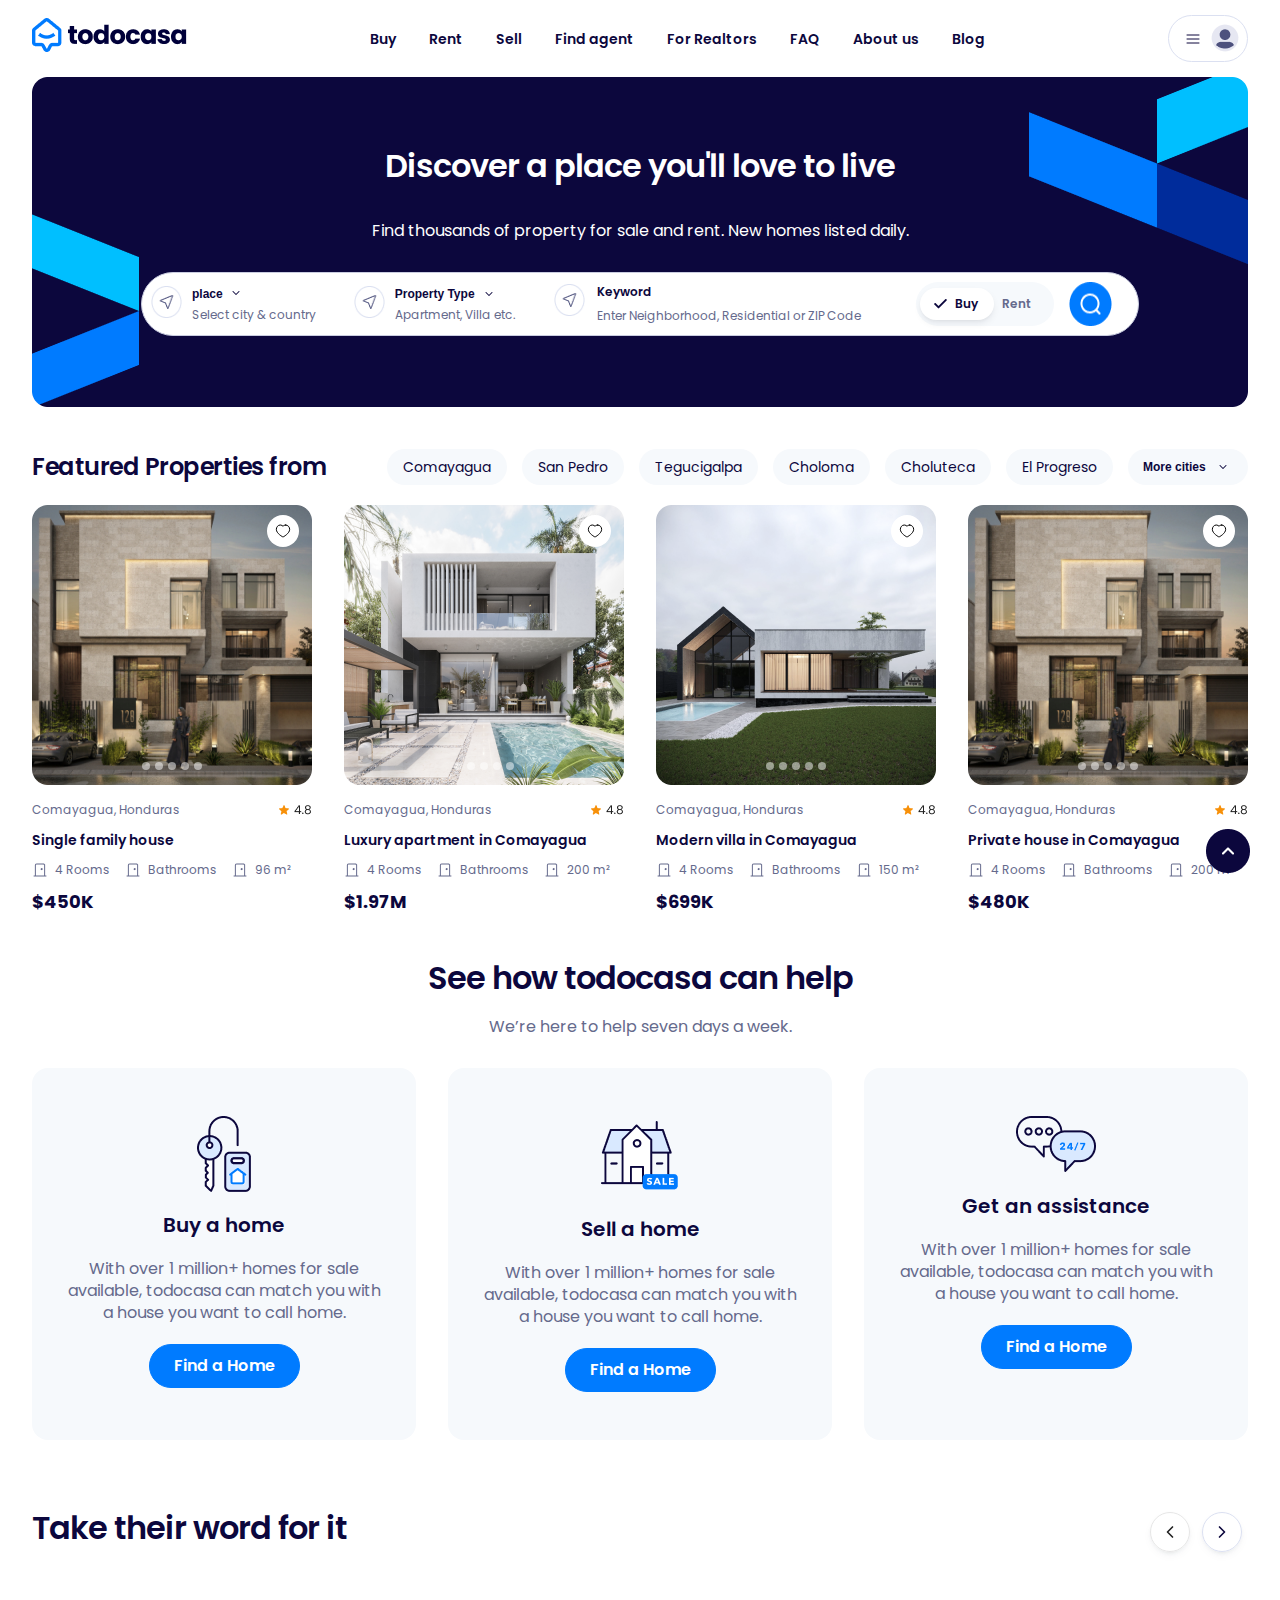
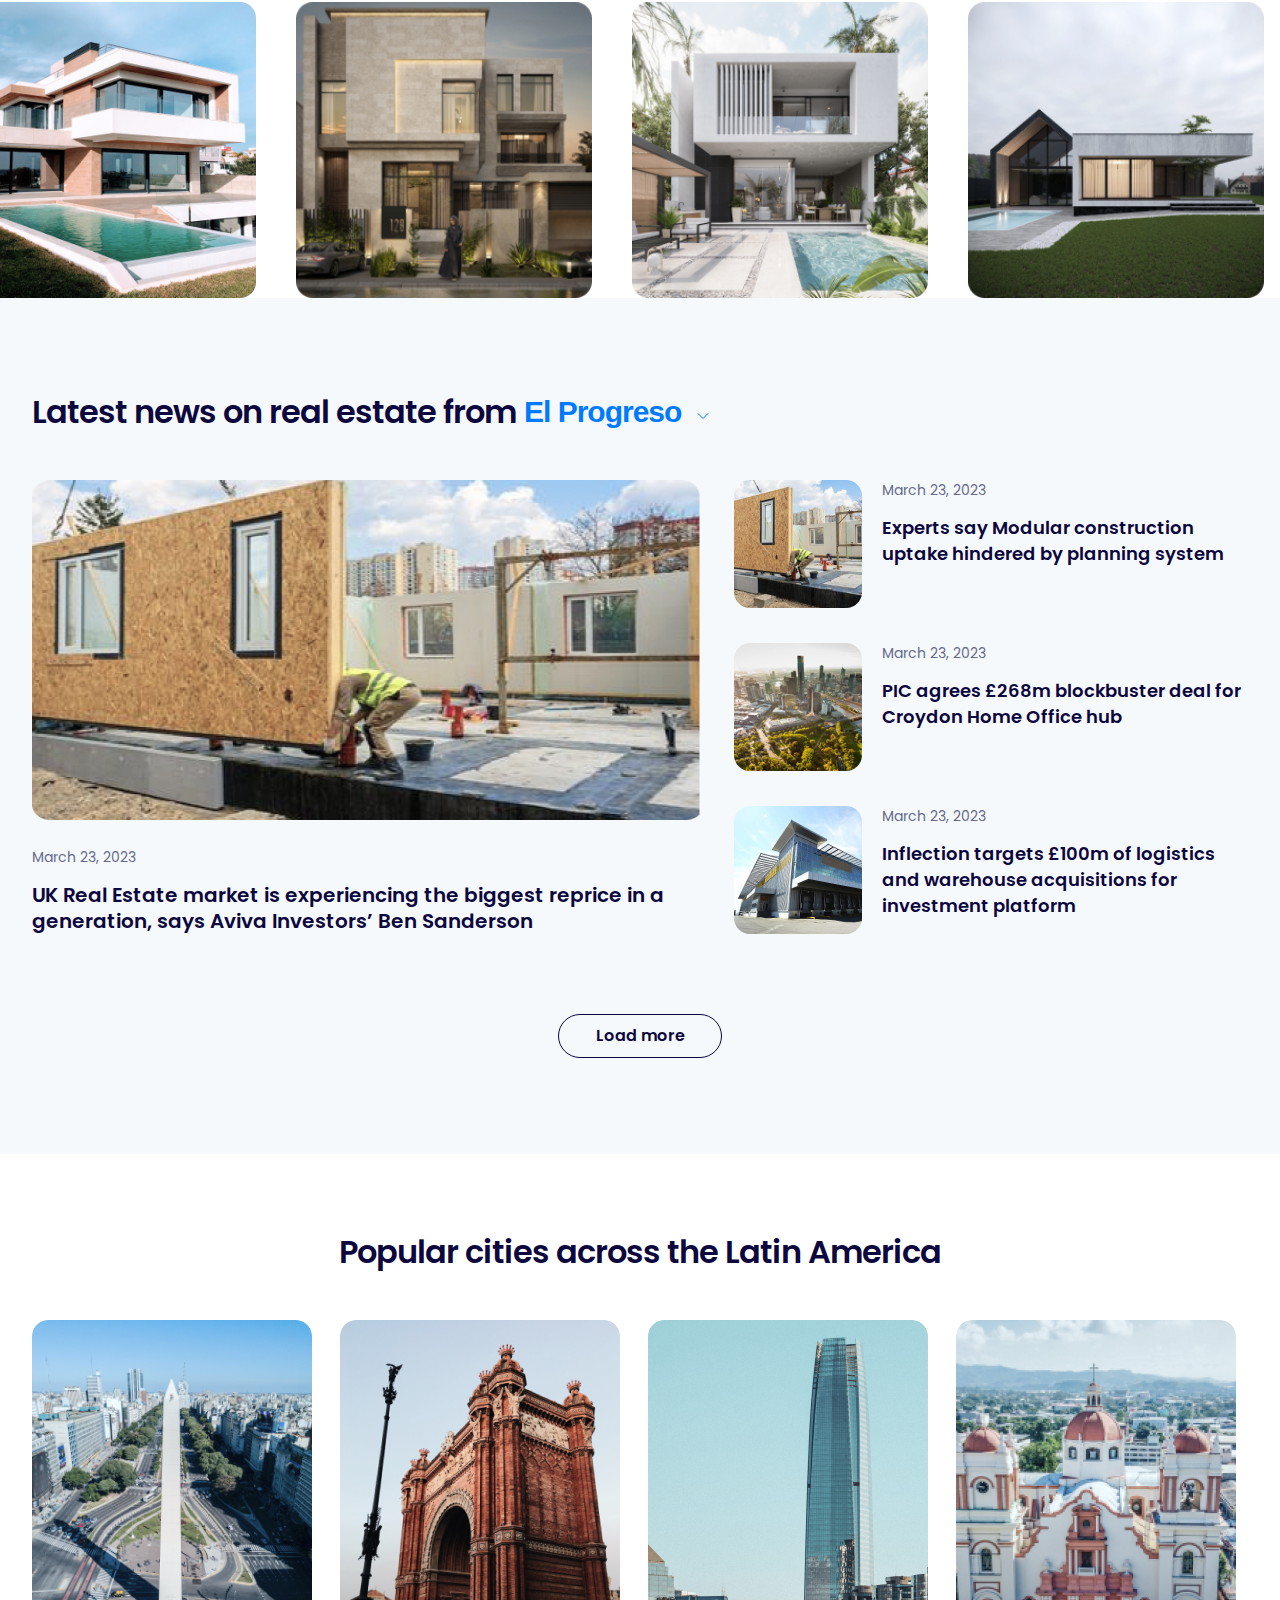
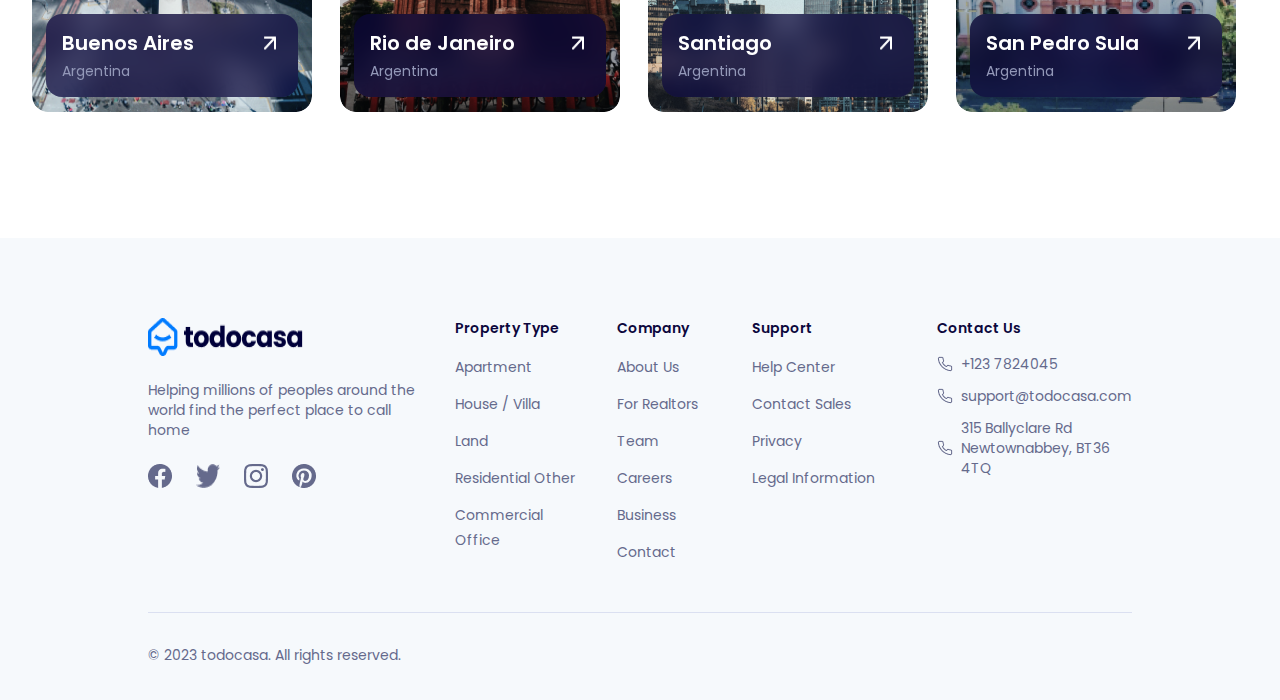
==== index.html @ 3bf74109 "h" ====
<!DOCTYPE html>
<html lang="en">
<head>
  <meta charset="UTF-8">
  <meta http-equiv="X-UA-Compatible" content="IE=edge">
  <meta name="viewport" content="width=device-width, initial-scale=1.0">
  <link rel="stylesheet" 
  href="https://use.fontawesome.com/releases/v5.15.4/css/all.css">
  <link rel="stylesheet" href="css/project.css">
  <link rel="stylesheet" href="css/responsive.css">
  <title>new-project</title>
</head>
<body>
  <header class="header-section" id="top-button">
    <div class="container">
      <div class="main-header">
        <div class="logo">
          <a href="index.html">
            <img src="img/Logo wrap.png" alt="">
          </a>
        </div>


        <nav class="navber">
              <ul class="menu-bar">
                <li><a href="maps.html">Buy</a></li>
                <li><a href="">Rent</a></li>
                <li><a href="">Sell</a></li>
                <li><a href="">Find agent</a></li>
                <li><a href="">For Realtors</a></li>
                <li><a href="">FAQ</a></li>
                <li><a href="">About us</a></li>
                <li><a href="">Blog</a></li>
              </ul>
        </nav>

        <div class="site-bar">
          <div class="bar-icon"><img src="img/bar-icon.svg" alt=""></div>
          <div class="man-icon"><img src="img/man-icon.png" alt=""></div>
        </div>
      </div>
    </div>
  </header>

  <section class="banner-section">

      <div class="banner">
        <h1>Discover a place you'll love to live</h1>
        <p>Find thousands of property for sale and rent. New homes listed daily.</p>
        <div class="banner-itms-section">
        <div class="banner-icon-itms">
            <div class="Place itm-bann">
                <img src="img/place-icon.png" alt="">
                   <div class="select-box">
                    <select name="format" id="format">
                      <option value="pdf">place</option>
                      <option value="txt">txt</option>
                      <option value="epub">ePub</option>
                      <option value="fb2">fb2</option>
                      <option value="mobi">mobi</option>
                   </select>
                       <span>Select city & country</span>    
                   </div>
            </div>

            <div class="Property-Type itm-bann">
              <img src="img/place-icon.png" alt="">
              <div class="select-box">
                <select name="format" id="format" class="select-propertype">
                  <option value="pdf">Property Type</option>
                  <option value="txt">txt</option>
                  <option value="epub">ePub</option>
                  <option value="fb2">fb2</option>
                  <option value="mobi">mobi</option>
               </select>
                   <span>Apartment, Villa etc.</span>    
               </div>
          </div>
          
          <div class="keyword itm-bann">
            <img src="img/place-icon.png" alt="">
            <div class="keyword-box">
              <h3>Keyword</h3>
                  <span>Enter Neighborhood, Residential or ZIP Code</span>
            </div>
        </div>
           
           

             <div class="search-box itm-bann">
              <div class="buy-box">
                <div class="buy-left">
                <img src="img/tik-buy.png" alt="">
                <h4>Buy</h4>
                </div>
  
                <div class="Rent-right">
                   <h4>Rent</h4>
                </div>
               </div>
              <img src="img/Search button.png" alt="">
             </div>
              
        </div>
      </div>
      </div> 
  </section>


  <section class="Featured-section">
    <div class="container">
      <div class="featured-box">
        <h2>Featured Properties from</h2>
        <ul class="featured-menu">
          <li><a href="">Comayagua</a></li>
          <li><a href="">San Pedro</a></li>
          <li><a href="">Tegucigalpa</a></li>
          <li><a href="">Choloma</a></li>
          <li><a href="">Choluteca</a></li>
          <li><a href="">El Progreso</a></li>
        
          <li class="select-featured-menu-box"> <div class="select-box">
            <select name="format" id="format" class="select-featured-menu">
              <option value="pdf">More cities</option>
              <option value="txt">txt</option>
              <option value="epub">ePub</option>
              <option value="fb2">fb2</option>
              <option value="mobi">mobi</option>
           </select>
                 
           </div></li>
        </ul>
      </div>




      <div class="featured-slide-section">
   <div class="featured-slide-box 1">
      <div class="featured-itms">
        <div class="featured-img-box">
           <img src="img/featured1 (1).png" alt="" class="feaured-background-image">
           <svg xmlns="http://www.w3.org/2000/svg" width="32" height="32" viewBox="0 0 32 32" fill="none" class="love">
            <circle cx="16" cy="16" r="16" fill="white"/>
            <path d="M18.7404 10C21.0886 10 22.6663 12.235 22.6663 14.32C22.6663 18.5425 16.1182 22 15.9997 22C15.8812 22 9.33301 18.5425 9.33301 14.32C9.33301 12.235 10.9108 10 13.2589 10C14.6071 10 15.4886 10.6825 15.9997 11.2825C16.5108 10.6825 17.3923 10 18.7404 10Z" stroke="black" stroke-linecap="round" stroke-linejoin="round"/>
            </svg>
       
             <div class="doted">
                <li></li>
                <li></li>
                <li></li>
                <li></li>
                <li></li>
             </div>

             <div class="featured-content-box">
              <div class="name-rate">
                 <h3>Comayagua, Honduras</h3>
                 <img src="img/Rating (1).png" alt="">
              </div>
              <span>Single family house</span>
              <div class="featured-content-icon-box">
                <div class="featured-icon-itms"><img src="img/featured-icon1.png" alt="">
                      <span>4 Rooms</span>
                </div>
                <div class="featured-icon-itms"><img src="img/featured-icon1.png" alt="">
                  <span>Bathrooms</span>
            </div>
            <div class="featured-icon-itms"><img src="img/featured-icon1.png" alt="">
              <span>96 m²</span>
        </div>
              </div>
              <div class="doller">
                    <h3>$450K</h3>
              </div>
             </div>
        </div>
      </div>


      <div class="featured-itms 2">
        <div class="featured-img-box">
           <img src="img/featured1 (2).png" alt="" class="feaured-background-image">
           <svg xmlns="http://www.w3.org/2000/svg" width="32" height="32" viewBox="0 0 32 32" fill="none" class="love">
            <circle cx="16" cy="16" r="16" fill="white"/>
            <path d="M18.7404 10C21.0886 10 22.6663 12.235 22.6663 14.32C22.6663 18.5425 16.1182 22 15.9997 22C15.8812 22 9.33301 18.5425 9.33301 14.32C9.33301 12.235 10.9108 10 13.2589 10C14.6071 10 15.4886 10.6825 15.9997 11.2825C16.5108 10.6825 17.3923 10 18.7404 10Z" stroke="black" stroke-linecap="round" stroke-linejoin="round"/>
            </svg>
       
             <div class="doted">
                <li></li>
                <li></li>
                <li></li>
                <li></li>
                <li></li>
             </div>

             <div class="featured-content-box">
              <div class="name-rate">
                 <h3>Comayagua, Honduras</h3>
                 <img src="img/Rating (1).png" alt="">
              </div>
              <span>Luxury apartment in Comayagua</span>
              <div class="featured-content-icon-box">
                <div class="featured-icon-itms"><img src="img/featured-icon1.png" alt="">
                      <span>4 Rooms</span>
                </div>
                <div class="featured-icon-itms"><img src="img/featured-icon1.png" alt="">
                  <span>Bathrooms</span>
            </div>
            <div class="featured-icon-itms"><img src="img/featured-icon1.png" alt="">
              <span>200 m²</span>
        </div>
              </div>
              <div class="doller">
                    <h3>$1.97M</h3>
              </div>
             </div>
        </div>
      </div>

      <div class="featured-itms 3">
        <div class="featured-img-box">
           <img src="img/featured1 (3).png" alt="" class="feaured-background-image">
           <svg xmlns="http://www.w3.org/2000/svg" width="32" height="32" viewBox="0 0 32 32" fill="none" class="love">
            <circle cx="16" cy="16" r="16" fill="white"/>
            <path d="M18.7404 10C21.0886 10 22.6663 12.235 22.6663 14.32C22.6663 18.5425 16.1182 22 15.9997 22C15.8812 22 9.33301 18.5425 9.33301 14.32C9.33301 12.235 10.9108 10 13.2589 10C14.6071 10 15.4886 10.6825 15.9997 11.2825C16.5108 10.6825 17.3923 10 18.7404 10Z" stroke="black" stroke-linecap="round" stroke-linejoin="round"/>
            </svg>
       
             <div class="doted">
                <li></li>
                <li></li>
                <li></li>
                <li></li>
                <li></li>
             </div>

             <div class="featured-content-box">
              <div class="name-rate">
                 <h3>Comayagua, Honduras</h3>
                 <img src="img/Rating (1).png" alt="">
              </div>
              <span>Modern villa in Comayagua</span>
              <div class="featured-content-icon-box">
                <div class="featured-icon-itms"><img src="img/featured-icon1.png" alt="">
                      <span>4 Rooms</span>
                </div>
                <div class="featured-icon-itms"><img src="img/featured-icon1.png" alt="">
                  <span>Bathrooms</span>
            </div>
            <div class="featured-icon-itms"><img src="img/featured-icon1.png" alt="">
              <span>150 m²</span>
        </div>
              </div>
              <div class="doller">
                    <h3>$699K</h3>
              </div>
             </div>
        </div>
      </div>


      <div class="featured-itms 4">
        <div class="featured-img-box">
           <img src="img/featured1 (1).png" alt="" class="feaured-background-image">
           <svg xmlns="http://www.w3.org/2000/svg" width="32" height="32" viewBox="0 0 32 32" fill="none" class="love">
            <circle cx="16" cy="16" r="16" fill="white"/>
            <path d="M18.7404 10C21.0886 10 22.6663 12.235 22.6663 14.32C22.6663 18.5425 16.1182 22 15.9997 22C15.8812 22 9.33301 18.5425 9.33301 14.32C9.33301 12.235 10.9108 10 13.2589 10C14.6071 10 15.4886 10.6825 15.9997 11.2825C16.5108 10.6825 17.3923 10 18.7404 10Z" stroke="black" stroke-linecap="round" stroke-linejoin="round"/>
            </svg>
       
             <div class="doted">
                <li></li>
                <li></li>
                <li></li>
                <li></li>
                <li></li>
             </div>

             <div class="featured-content-box">
              <div class="name-rate">
                 <h3>Comayagua, Honduras</h3>
                 <img src="img/Rating (1).png" alt="">
              </div>
              <span>Private house in Comayagua</span>
              <div class="featured-content-icon-box">
                <div class="featured-icon-itms"><img src="img/featured-icon1.png" alt="">
                      <span>4 Rooms</span>
                </div>
                <div class="featured-icon-itms"><img src="img/featured-icon1.png" alt="">
                  <span>Bathrooms</span>
            </div>
            <div class="featured-icon-itms"><img src="img/featured-icon1.png" alt="">
              <span>200 m²</span>
        </div>
              </div>
              <div class="doller">
                    <h3>$480K</h3>
              </div>
             </div>
        </div>
      </div>


   </div>

      </div>
    </div>

     <div class="nav-button-section">
      <div class="nav-button-container">
      <div class="nav-button-box">
        <svg class="right" xmlns="http://www.w3.org/2000/svg" width="52" height="52" viewBox="0 0 52 52" fill="none">
          <g filter="url(#filter0_dd_17_1961)">
          <rect x="6" y="2" width="40" height="40" rx="20" fill="white"/>
          <rect x="6.5" y="2.5" width="39" height="39" rx="19.5" stroke="#E6E6E6"/>
          <path d="M28.5 27L23.5 22L28.5 17" stroke="#222222" stroke-width="1.66667" stroke-linecap="round" stroke-linejoin="round"/>
          </g>
          <defs>
          <filter id="filter0_dd_17_1961" x="0" y="0" width="52" height="52" filterUnits="userSpaceOnUse" color-interpolation-filters="sRGB">
          <feFlood flood-opacity="0" result="BackgroundImageFix"/>
          <feColorMatrix in="SourceAlpha" type="matrix" values="0 0 0 0 0 0 0 0 0 0 0 0 0 0 0 0 0 0 127 0" result="hardAlpha"/>
          <feMorphology radius="2" operator="erode" in="SourceAlpha" result="effect1_dropShadow_17_1961"/>
          <feOffset dy="2"/>
          <feGaussianBlur stdDeviation="2"/>
          <feColorMatrix type="matrix" values="0 0 0 0 0.0627451 0 0 0 0 0.0941176 0 0 0 0 0.156863 0 0 0 0.06 0"/>
          <feBlend mode="normal" in2="BackgroundImageFix" result="effect1_dropShadow_17_1961"/>
          <feColorMatrix in="SourceAlpha" type="matrix" values="0 0 0 0 0 0 0 0 0 0 0 0 0 0 0 0 0 0 127 0" result="hardAlpha"/>
          <feMorphology radius="2" operator="erode" in="SourceAlpha" result="effect2_dropShadow_17_1961"/>
          <feOffset dy="4"/>
          <feGaussianBlur stdDeviation="4"/>
          <feColorMatrix type="matrix" values="0 0 0 0 0.0627451 0 0 0 0 0.0941176 0 0 0 0 0.156863 0 0 0 0.06 0"/>
          <feBlend mode="normal" in2="effect1_dropShadow_17_1961" result="effect2_dropShadow_17_1961"/>
          <feBlend mode="normal" in="SourceGraphic" in2="effect2_dropShadow_17_1961" result="shape"/>
          </filter>
          </defs>
          </svg>
        <svg class="left" xmlns="http://www.w3.org/2000/svg" width="52" height="52" viewBox="0 0 52 52" fill="none">
          <g filter="url(#filter0_dd_17_1962)">
          <rect x="6" y="2" width="40" height="40" rx="20" fill="white"/>
          <rect x="6.5" y="2.5" width="39" height="39" rx="19.5" stroke="#DBE0F1"/>
          <path d="M23.5 27L28.5 22L23.5 17" stroke="#0C073D" stroke-width="1.66667" stroke-linecap="round" stroke-linejoin="round"/>
          </g>
          <defs>
          <filter id="filter0_dd_17_1962" x="0" y="0" width="52" height="52" filterUnits="userSpaceOnUse" color-interpolation-filters="sRGB">
          <feFlood flood-opacity="0" result="BackgroundImageFix"/>
          <feColorMatrix in="SourceAlpha" type="matrix" values="0 0 0 0 0 0 0 0 0 0 0 0 0 0 0 0 0 0 127 0" result="hardAlpha"/>
          <feMorphology radius="2" operator="erode" in="SourceAlpha" result="effect1_dropShadow_17_1962"/>
          <feOffset dy="2"/>
          <feGaussianBlur stdDeviation="2"/>
          <feColorMatrix type="matrix" values="0 0 0 0 0.0627451 0 0 0 0 0.0941176 0 0 0 0 0.156863 0 0 0 0.06 0"/>
          <feBlend mode="normal" in2="BackgroundImageFix" result="effect1_dropShadow_17_1962"/>
          <feColorMatrix in="SourceAlpha" type="matrix" values="0 0 0 0 0 0 0 0 0 0 0 0 0 0 0 0 0 0 127 0" result="hardAlpha"/>
          <feMorphology radius="2" operator="erode" in="SourceAlpha" result="effect2_dropShadow_17_1962"/>
          <feOffset dy="4"/>
          <feGaussianBlur stdDeviation="4"/>
          <feColorMatrix type="matrix" values="0 0 0 0 0.0627451 0 0 0 0 0.0941176 0 0 0 0 0.156863 0 0 0 0.06 0"/>
          <feBlend mode="normal" in2="effect1_dropShadow_17_1962" result="effect2_dropShadow_17_1962"/>
          <feBlend mode="normal" in="SourceGraphic" in2="effect2_dropShadow_17_1962" result="shape"/>
          </filter>
          </defs>
          </svg>
      </div>

      </div>
     </div>
     </section>



     <section class="help-section">
      <div class="container">
         <div class="help-content">
          <h2>See how todocasa can help</h2>
          <p>We’re here to help seven days a week.</p>
         </div>

         
         <div class="help-box">
          <div class="help-itms">
                 <img src="img/hpl-icon1.png" alt="">
                 <h3>Buy a home</h3>
                 <p>With over 1 million+ homes for sale available, todocasa can match you with a house you want to call home.</p>
                    <div class="hlp-button">
                      <a href="">Find a Home</a>
                    </div>
                </div>

                <div class="help-itms">
                  <img src="img/hlp-icon2.png" alt="">
                  <h3>Sell a home</h3>
                  <p>With over 1 million+ homes for sale available, todocasa can match you with a house you want to call home.</p>
                     <div class="hlp-button">
                       <a href="">Find a Home</a>
                     </div>
                 </div>

                 <div class="help-itms">
                  <img src="img/hlp-icon3.png" alt="">
                  <h3>Get an assistance</h3>
                  <p>With over 1 million+ homes for sale available, todocasa can match you with a house you want to call home.</p>
                     <div class="hlp-button">
                       <a href="">Find a Home</a>
                     </div>
                 </div>
         </div>
      </div>
     </section>


     <section class="take-section">
      <div class="container">
            <div class="take-content">
              <h2>Take their word for it</h2>
              <div class="take-nav-button-box">
                <svg class="right" xmlns="http://www.w3.org/2000/svg" width="52" height="52" viewBox="0 0 52 52" fill="none">
                  <g filter="url(#filter0_dd_17_1961)">
                  <rect x="6" y="2" width="40" height="40" rx="20" fill="white"/>
                  <rect x="6.5" y="2.5" width="39" height="39" rx="19.5" stroke="#E6E6E6"/>
                  <path d="M28.5 27L23.5 22L28.5 17" stroke="#222222" stroke-width="1.66667" stroke-linecap="round" stroke-linejoin="round"/>
                  </g>
                  <defs>
                  <filter id="filter0_dd_17_1961" x="0" y="0" width="52" height="52" filterUnits="userSpaceOnUse" color-interpolation-filters="sRGB">
                  <feFlood flood-opacity="0" result="BackgroundImageFix"/>
                  <feColorMatrix in="SourceAlpha" type="matrix" values="0 0 0 0 0 0 0 0 0 0 0 0 0 0 0 0 0 0 127 0" result="hardAlpha"/>
                  <feMorphology radius="2" operator="erode" in="SourceAlpha" result="effect1_dropShadow_17_1961"/>
                  <feOffset dy="2"/>
                  <feGaussianBlur stdDeviation="2"/>
                  <feColorMatrix type="matrix" values="0 0 0 0 0.0627451 0 0 0 0 0.0941176 0 0 0 0 0.156863 0 0 0 0.06 0"/>
                  <feBlend mode="normal" in2="BackgroundImageFix" result="effect1_dropShadow_17_1961"/>
                  <feColorMatrix in="SourceAlpha" type="matrix" values="0 0 0 0 0 0 0 0 0 0 0 0 0 0 0 0 0 0 127 0" result="hardAlpha"/>
                  <feMorphology radius="2" operator="erode" in="SourceAlpha" result="effect2_dropShadow_17_1961"/>
                  <feOffset dy="4"/>
                  <feGaussianBlur stdDeviation="4"/>
                  <feColorMatrix type="matrix" values="0 0 0 0 0.0627451 0 0 0 0 0.0941176 0 0 0 0 0.156863 0 0 0 0.06 0"/>
                  <feBlend mode="normal" in2="effect1_dropShadow_17_1961" result="effect2_dropShadow_17_1961"/>
                  <feBlend mode="normal" in="SourceGraphic" in2="effect2_dropShadow_17_1961" result="shape"/>
                  </filter>
                  </defs>
                  </svg>
                <svg class="left" xmlns="http://www.w3.org/2000/svg" width="52" height="52" viewBox="0 0 52 52" fill="none">
                  <g filter="url(#filter0_dd_17_1962)">
                  <rect x="6" y="2" width="40" height="40" rx="20" fill="white"/>
                  <rect x="6.5" y="2.5" width="39" height="39" rx="19.5" stroke="#DBE0F1"/>
                  <path d="M23.5 27L28.5 22L23.5 17" stroke="#0C073D" stroke-width="1.66667" stroke-linecap="round" stroke-linejoin="round"/>
                  </g>
                  <defs>
                  <filter id="filter0_dd_17_1962" x="0" y="0" width="52" height="52" filterUnits="userSpaceOnUse" color-interpolation-filters="sRGB">
                  <feFlood flood-opacity="0" result="BackgroundImageFix"/>
                  <feColorMatrix in="SourceAlpha" type="matrix" values="0 0 0 0 0 0 0 0 0 0 0 0 0 0 0 0 0 0 127 0" result="hardAlpha"/>
                  <feMorphology radius="2" operator="erode" in="SourceAlpha" result="effect1_dropShadow_17_1962"/>
                  <feOffset dy="2"/>
                  <feGaussianBlur stdDeviation="2"/>
                  <feColorMatrix type="matrix" values="0 0 0 0 0.0627451 0 0 0 0 0.0941176 0 0 0 0 0.156863 0 0 0 0.06 0"/>
                  <feBlend mode="normal" in2="BackgroundImageFix" result="effect1_dropShadow_17_1962"/>
                  <feColorMatrix in="SourceAlpha" type="matrix" values="0 0 0 0 0 0 0 0 0 0 0 0 0 0 0 0 0 0 127 0" result="hardAlpha"/>
                  <feMorphology radius="2" operator="erode" in="SourceAlpha" result="effect2_dropShadow_17_1962"/>
                  <feOffset dy="4"/>
                  <feGaussianBlur stdDeviation="4"/>
                  <feColorMatrix type="matrix" values="0 0 0 0 0.0627451 0 0 0 0 0.0941176 0 0 0 0 0.156863 0 0 0 0.06 0"/>
                  <feBlend mode="normal" in2="effect1_dropShadow_17_1962" result="effect2_dropShadow_17_1962"/>
                  <feBlend mode="normal" in="SourceGraphic" in2="effect2_dropShadow_17_1962" result="shape"/>
                  </filter>
                  </defs>
                  </svg>
              </div>
            </div>
      </div>

      <div class="take-box">
        <diV class="take-box-itms">
          <img src="img/take1.png" alt="" class="take-img1">
          <div class="take-itms-overlay take-box-itms-white">
            <img src="img/take-icon.png" alt="">
            <h3>“todocasa made my home buying easier than I ever could have imagined”</h3>

            <div class="take-itms-name">
              <span>Chris & Anna</span>
              <p>Bought a house in San Pedro</p>
            </div>

          </div>
        </diV>

        <diV class="take-box-itms">
          <img src="img/featured1 (1).png" alt="" class="take-img1">
          <div class="take-itms-overlay">
            <img src="img/take-icon.png" alt="">
            <h3>“todocasa made my home buying easier than I ever could have imagined”</h3>

            <div class="take-itms-name">
              <span>Chris & Anna</span>
              <p>Bought a house in San Pedro</p>
            </div>

          </div>
        </diV>



        <diV class="take-box-itms">
          <img src="img/featured1 (2).png" alt="" class="take-img1">
          <div class="take-itms-overlay take-box-itms-blue">
            <svg xmlns="http://www.w3.org/2000/svg" width="32" height="32" viewBox="0 0 32 32" fill="none">
              <g clip-path="url(#clip0_18_2093)">
              <path d="M14.8144 33C13.4506 33 12.1874 32.251 11.5271 31.0555L9.54608 27.4258C9.47431 27.2961 9.33076 27.2097 9.18721 27.2097H3.74666C1.67954 27.2097 0 25.5245 0 23.4503V11.7401C0 10.6022 0.502425 9.55073 1.37808 8.83054L12.3453 -0.157382C13.709 -1.28087 15.7044 -1.28087 17.0825 -0.157382L28.0497 8.83054C28.9253 9.55073 29.4278 10.6022 29.4278 11.7401V23.4503C29.4278 25.5245 27.7482 27.2097 25.6811 27.2097H20.341C20.1831 27.2097 20.0539 27.2961 19.9822 27.4258L18.116 30.9835C17.47 32.2078 16.2212 32.9856 14.8431 33C14.8287 33 14.8144 33 14.8144 33ZM14.7139 2.34887C14.6278 2.34887 14.5273 2.37767 14.4555 2.43529L3.48827 11.4232C3.38778 11.4952 3.34472 11.6105 3.34472 11.7401V23.4503C3.34472 23.6808 3.53133 23.8536 3.74666 23.8536H9.18721C10.5509 23.8536 11.8142 24.6026 12.4745 25.7981L14.4555 29.4279C14.556 29.6007 14.6995 29.6439 14.8144 29.6439C14.9292 29.6439 15.0728 29.6007 15.1732 29.4279L17.0394 25.8702C17.6854 24.6314 18.963 23.8536 20.3554 23.8536H25.6955C25.9251 23.8536 26.0974 23.6664 26.0974 23.4503V11.7401C26.0974 11.6105 26.04 11.4952 25.9539 11.4232L14.9866 2.43529C14.9005 2.37767 14.8 2.34887 14.7139 2.34887ZM14.7139 19.7486C17.5992 19.7486 20.499 18.6971 23.3125 16.6086L21.3315 13.9151C16.8815 17.2135 12.5463 17.2135 8.09623 13.9151L6.11523 16.6086C8.92882 18.6971 11.8285 19.7486 14.7139 19.7486Z" fill="#ffff"/>
              </g>
              <defs>
              <clipPath id="clip0_18_2093">
              <rect width="32" height="32" fill="white"#ffff>
              </clipPath>
              </defs>
              </svg>
            <h3>“todocasa made my home buying easier than I ever could have imagined”</h3>

            <div class="take-itms-name">
              <span>Chris & Anna</span>
              <p>Bought a house in San Pedro</p>
            </div>

          </div>
        </diV>


        <div class="take-box-itms">
          <img src="img/featured1 (3).png" alt="" class="take-img1">
          <div class="take-itms-overlay">
            <img src="img/take-icon.png" alt="">
            <h3>“todocasa made my home buying easier than I ever could have imagined”</h3>

            <div class="take-itms-name">
              <span>Chris & Anna</span>
              <p>Bought a house in San Pedro</p>
            </div>

          </div>
        </div>

        <div class="take-box-itms">
          <img src="img/take1.png" alt="" class="take-img1">
          <div class="take-itms-overlay take-box-itms-blue">
            <svg xmlns="http://www.w3.org/2000/svg" width="32" height="32" viewBox="0 0 32 32" fill="none">
              <g clip-path="url(#clip0_18_2093)">
              <path d="M14.8144 33C13.4506 33 12.1874 32.251 11.5271 31.0555L9.54608 27.4258C9.47431 27.2961 9.33076 27.2097 9.18721 27.2097H3.74666C1.67954 27.2097 0 25.5245 0 23.4503V11.7401C0 10.6022 0.502425 9.55073 1.37808 8.83054L12.3453 -0.157382C13.709 -1.28087 15.7044 -1.28087 17.0825 -0.157382L28.0497 8.83054C28.9253 9.55073 29.4278 10.6022 29.4278 11.7401V23.4503C29.4278 25.5245 27.7482 27.2097 25.6811 27.2097H20.341C20.1831 27.2097 20.0539 27.2961 19.9822 27.4258L18.116 30.9835C17.47 32.2078 16.2212 32.9856 14.8431 33C14.8287 33 14.8144 33 14.8144 33ZM14.7139 2.34887C14.6278 2.34887 14.5273 2.37767 14.4555 2.43529L3.48827 11.4232C3.38778 11.4952 3.34472 11.6105 3.34472 11.7401V23.4503C3.34472 23.6808 3.53133 23.8536 3.74666 23.8536H9.18721C10.5509 23.8536 11.8142 24.6026 12.4745 25.7981L14.4555 29.4279C14.556 29.6007 14.6995 29.6439 14.8144 29.6439C14.9292 29.6439 15.0728 29.6007 15.1732 29.4279L17.0394 25.8702C17.6854 24.6314 18.963 23.8536 20.3554 23.8536H25.6955C25.9251 23.8536 26.0974 23.6664 26.0974 23.4503V11.7401C26.0974 11.6105 26.04 11.4952 25.9539 11.4232L14.9866 2.43529C14.9005 2.37767 14.8 2.34887 14.7139 2.34887ZM14.7139 19.7486C17.5992 19.7486 20.499 18.6971 23.3125 16.6086L21.3315 13.9151C16.8815 17.2135 12.5463 17.2135 8.09623 13.9151L6.11523 16.6086C8.92882 18.6971 11.8285 19.7486 14.7139 19.7486Z" fill="#ffff"/>
              </g>
              <defs>
              <clipPath id="clip0_18_2093">
              <rect width="32" height="32" fill="white"#ffff>
              </clipPath>
              </defs>
              </svg>
            <h3>“todocasa made my home buying easier than I ever could have imagined”</h3>

            <div class="take-itms-name">
              <span>Chris & Anna</span>
              <p>Bought a house in San Pedro</p>
            </div>

          </div>
        </div>
      </div>
     </section>

<section class="Latest-news-section">
  <div class="container">
    <div class="Latest-news-content">
      <h2>Latest news on real estate from</h2>
      <div class="Latest-news-select-box">
        <select  class="Latest-news-select">

<optgroup class="option-list">

  <option value="pdf">El Progreso</option>
  <option value="txt">txt</option>
  <option value="epub">ePub</option>
  <option value="fb2">fb2</option>
  <option value="mobi">mobi</option>
</optgroup>
 

       </select>
      </div>
    </div>




    <div class="Latest-news-left-right">
      <div class="Latest-news-left">
        <img src="img/Latest-news-left-imge.png" alt="">

        <div class="Latest-news-left-content">
          <span>March 23, 2023</span>
          <p>UK Real Estate market is experiencing the biggest reprice in a generation, says Aviva Investors’ Ben Sanderson</p>
        </div>
      </div>

      <div class="Latest-news-right">
        <div class="Latest-news-right-box">
          <img src="img/Latest-news-right-sm-image1.png" alt="">
          <div class="Latest-news-left-content Latest-news-left-content-sm">
            <span>March 23, 2023</span>
            <p>Experts say Modular construction uptake hindered by planning system</p>
          </div>
        </div>
        
        <div class="Latest-news-right-box">
          <img src="img/Latest-news-right-sm-image2.png" alt="">
          <div class="Latest-news-left-content Latest-news-left-content-sm">
            <span>March 23, 2023</span>
            <p>PIC agrees £268m blockbuster deal for Croydon Home Office hub</p>
          </div>
        </div>


        <div class="Latest-news-right-box">
          <img src="img/Latest-news-right-sm-image3.png" alt="">
          <div class="Latest-news-left-content Latest-news-left-content-sm">
            <span>March 23, 2023</span>
            <p>Inflection targets £100m of logistics and warehouse acquisitions for investment platform</p>
          </div>
        </div>
      </div>

    </div>

    <div class="Latest-news-button">
      <a href="">Load more</a>
    </div>
  </div>
</section>


<section class="Popular-cities-section">
  <div class="container">
   <div class="Popular-cities-content">
<h2>Popular cities across the Latin America</h2>
   </div>
    
   <div class="Popular-cities-box">
   <div class="Popular-cities-itms">
       <div class="Popular-cities-itms-content-box">
           <div class="Popular-cities-itms-content-box-top-left">
            <h3>Buenos Aires</h3>
            <img src="img/Popular-cities-itms-content-box-icon.png" alt="">
           </div>
            <span>Argentina</span>
       </div>

   </div>

   <div class="Popular-cities-itms">
    <div class="Popular-cities-itms-content-box">
        <div class="Popular-cities-itms-content-box-top-left">
         <h3>Rio de Janeiro</h3>
         <img src="img/Popular-cities-itms-content-box-icon.png" alt="">
        </div>
         <span>Argentina</span>
    </div>

</div>

<div class="Popular-cities-itms">
  <div class="Popular-cities-itms-content-box">
      <div class="Popular-cities-itms-content-box-top-left">
       <h3>Santiago</h3>
       <img src="img/Popular-cities-itms-content-box-icon.png" alt="">
      </div>
       <span>Argentina</span>
  </div>

</div>


<div class="Popular-cities-itms">
  <div class="Popular-cities-itms-content-box">
      <div class="Popular-cities-itms-content-box-top-left">
       <h3>San Pedro Sula</h3>
       <img src="img/Popular-cities-itms-content-box-icon.png" alt="">
      </div>
       <span>Argentina</span>
  </div>

</div>
   </div>
  </div>

  <div class="nav-button-section">
    <div class="nav-button-container">
    <div class="nav-button-box">
      <svg class="right" xmlns="http://www.w3.org/2000/svg" width="52" height="52" viewBox="0 0 52 52" fill="none">
        <g filter="url(#filter0_dd_17_1961)">
        <rect x="6" y="2" width="40" height="40" rx="20" fill="white"/>
        <rect x="6.5" y="2.5" width="39" height="39" rx="19.5" stroke="#E6E6E6"/>
        <path d="M28.5 27L23.5 22L28.5 17" stroke="#222222" stroke-width="1.66667" stroke-linecap="round" stroke-linejoin="round"/>
        </g>
        <defs>
        <filter id="filter0_dd_17_1961" x="0" y="0" width="52" height="52" filterUnits="userSpaceOnUse" color-interpolation-filters="sRGB">
        <feFlood flood-opacity="0" result="BackgroundImageFix"/>
        <feColorMatrix in="SourceAlpha" type="matrix" values="0 0 0 0 0 0 0 0 0 0 0 0 0 0 0 0 0 0 127 0" result="hardAlpha"/>
        <feMorphology radius="2" operator="erode" in="SourceAlpha" result="effect1_dropShadow_17_1961"/>
        <feOffset dy="2"/>
        <feGaussianBlur stdDeviation="2"/>
        <feColorMatrix type="matrix" values="0 0 0 0 0.0627451 0 0 0 0 0.0941176 0 0 0 0 0.156863 0 0 0 0.06 0"/>
        <feBlend mode="normal" in2="BackgroundImageFix" result="effect1_dropShadow_17_1961"/>
        <feColorMatrix in="SourceAlpha" type="matrix" values="0 0 0 0 0 0 0 0 0 0 0 0 0 0 0 0 0 0 127 0" result="hardAlpha"/>
        <feMorphology radius="2" operator="erode" in="SourceAlpha" result="effect2_dropShadow_17_1961"/>
        <feOffset dy="4"/>
        <feGaussianBlur stdDeviation="4"/>
        <feColorMatrix type="matrix" values="0 0 0 0 0.0627451 0 0 0 0 0.0941176 0 0 0 0 0.156863 0 0 0 0.06 0"/>
        <feBlend mode="normal" in2="effect1_dropShadow_17_1961" result="effect2_dropShadow_17_1961"/>
        <feBlend mode="normal" in="SourceGraphic" in2="effect2_dropShadow_17_1961" result="shape"/>
        </filter>
        </defs>
        </svg>
      <svg class="left" xmlns="http://www.w3.org/2000/svg" width="52" height="52" viewBox="0 0 52 52" fill="none">
        <g filter="url(#filter0_dd_17_1962)">
        <rect x="6" y="2" width="40" height="40" rx="20" fill="white"/>
        <rect x="6.5" y="2.5" width="39" height="39" rx="19.5" stroke="#DBE0F1"/>
        <path d="M23.5 27L28.5 22L23.5 17" stroke="#0C073D" stroke-width="1.66667" stroke-linecap="round" stroke-linejoin="round"/>
        </g>
        <defs>
        <filter id="filter0_dd_17_1962" x="0" y="0" width="52" height="52" filterUnits="userSpaceOnUse" color-interpolation-filters="sRGB">
        <feFlood flood-opacity="0" result="BackgroundImageFix"/>
        <feColorMatrix in="SourceAlpha" type="matrix" values="0 0 0 0 0 0 0 0 0 0 0 0 0 0 0 0 0 0 127 0" result="hardAlpha"/>
        <feMorphology radius="2" operator="erode" in="SourceAlpha" result="effect1_dropShadow_17_1962"/>
        <feOffset dy="2"/>
        <feGaussianBlur stdDeviation="2"/>
        <feColorMatrix type="matrix" values="0 0 0 0 0.0627451 0 0 0 0 0.0941176 0 0 0 0 0.156863 0 0 0 0.06 0"/>
        <feBlend mode="normal" in2="BackgroundImageFix" result="effect1_dropShadow_17_1962"/>
        <feColorMatrix in="SourceAlpha" type="matrix" values="0 0 0 0 0 0 0 0 0 0 0 0 0 0 0 0 0 0 127 0" result="hardAlpha"/>
        <feMorphology radius="2" operator="erode" in="SourceAlpha" result="effect2_dropShadow_17_1962"/>
        <feOffset dy="4"/>
        <feGaussianBlur stdDeviation="4"/>
        <feColorMatrix type="matrix" values="0 0 0 0 0.0627451 0 0 0 0 0.0941176 0 0 0 0 0.156863 0 0 0 0.06 0"/>
        <feBlend mode="normal" in2="effect1_dropShadow_17_1962" result="effect2_dropShadow_17_1962"/>
        <feBlend mode="normal" in="SourceGraphic" in2="effect2_dropShadow_17_1962" result="shape"/>
        </filter>
        </defs>
        </svg>
    </div>

    </div>
   </div>
</section>



<footer class="footer-section">
<div class="container">
  <div class="footer-box">
    <div class="footer-itm-box">
          <div class="footer-content">
            <img src="img/Logo wrap.png" alt="">
            <p>Helping millions of peoples around the world find the perfect place to call home</p>
            <div class="social-footer">
              <img src="img/facebook (1).png" alt="">

              <img src="img/tweter.png" alt="">

              <img src="img/insa.png" alt="">

              <img src="img/link.png" alt="">
            </div>
          </div>
    </div>
    <div class="footer-itm-box">
      <h2>Property Type</h2>
    <ul class="footer-menu">
      <li><a href="">Apartment</a></li>
      <li><a href="">House / Villa</a></li>
      <li><a href="">Land</a></li>
      <li><a href="">Residential Other</a></li>
      <li><a href="">Commercial Office</a></li>
    </ul>
    </div>

    <div class="footer-itm-box">
      <h2>Company</h2>
    <ul class="footer-menu">
      <li><a href="">About Us</a></li>
      <li><a href="">For Realtors</a></li>
      <li><a href="">Team</a></li>
      <li><a href="">Careers</a></li>
      <li><a href="">Business</a></li>
      <li><a href="">Contact</a></li>
    </ul>
    </div>

    <div class="footer-itm-box">
      <h2>Support</h2>
    <ul class="footer-menu">
      <li><a href="">Help Center</a></li>
      <li><a href="">Contact Sales</a></li>
      <li><a href="">Privacy</a></li>
      <li><a href="">Legal Information</a></li>
    </ul>
    </div>

    <div class="footer-itm-box">
      <h2>Contact Us</h2>
      
    <div class="footer-contact">
      <div class="footer-contact-itm">
        <img src="img/phone.png" alt="">
          <span>+123 7824045</span>
      </div>
      <div class="footer-contact-itm">
        <img src="img/phone.png" alt="">
        <span>support@todocasa.com</span>
      </div>

      <div class="footer-contact-itm">
        <img src="img/phone.png" alt="">
        <span>315 Ballyclare Rd Newtownabbey, BT36 4TQ</span>
      </div>
    </div>
    </div>
  </div>

  <div class="footer-copy-text">
<p>© 2023 todocasa. All rights reserved.</p>
<a href="#top-button" class="top-btton"><img src="img/top-button.png" alt=""></a>
  </div>
</div>
</footer>
</body>
</html>
---- css/project.css ----
@import url('https://fonts.googleapis.com/css2?family=Kanit:wght@400;500;600;700&family=Montserrat:wght@500;600;700&family=Nunito+Sans:opsz,wght@6..12,200;6..12,300;6..12,400;6..12,500;6..12,600;6..12,700;6..12,800;6..12,900;6..12,1000&family=Poppins:wght@200;400;500;600;700;800&family=Roboto:wght@400;500&display=swap');

*{
    margin: 0;
    padding: 0;
}
body{
  font-family: 'Poppins', sans-serif;
box-sizing: border-box;
overflow: auto;
}
html{
scroll-behavior: smooth;
}
.top-btton{
    position: fixed;
    bottom: 20px;
    right:30px;
}
.container{
    max-width: 1216px;
    margin: 0 auto;
      padding: 0px 20px;
}
a{
    text-decoration: none;
}
li{
    list-style: none;
}
.main-header{
    display: flex;
    align-items: center;
    justify-content: space-between;
    padding-top: 15px;
}

.menu-bar{
    display: flex;
    gap: 33px;

}

.menu-bar li a{
    color:#0C073D;

    font-family: Poppins;
    font-size: 14px;
    font-style: normal;
    font-weight: 600;
    line-height: 20px;
    transition: all .3s ease-in-out;
}
.menu-bar li a:hover{
    color:rgb(0,123,255);
}
.site-bar{
    display: flex;
    padding: 6px 6px 0px 16px;
    align-items: center;
    gap: 8px;
    border-radius: 40px;
    border: 1px solid #DBE0F1;
align-content: center;
justify-content: center;
}

.banner-section{
    max-width: 1280px;
min-height: 360px;
    margin: 0 auto;
   background-image: url(../img/banner2.png);
  background-repeat: no-repeat;
   background-size: contain;
   background-position: center;
}
.banner{
    position: relative;

    display: flex;
    flex-direction: column;
    justify-content: center;
     gap:30px;
top:80px;
}
.banner h1{
    color: var(--White, #FFF);
text-align: center;

font-size: 32px;
font-style: normal;
font-weight: 600;
letter-spacing: -1px;
}

.banner p{
    color: var(--White, #FFF);
    text-align: center;

    font-size: 16px;
    font-style: normal;
    font-weight: 400;
    line-height: 22px; 
}
.banner-icon-itms{
display: flex;


    padding: 0px 8px;
    width: 100%;
    max-width: 980px;
  min-height: 62px;
    align-content: center;
    align-items: center;
    justify-content:space-between;
    border-radius: 500px;
    border: 1px solid var(--violet-gray-300, #CACDE0);
    background: var(--White, #FFF);
    margin: 0 auto;
}
.itm-bann{
    flex-grow: 1;
}

.Place{
    display: flex;
    gap: 10px;
}
.Property-Type{
    display: flex;
    gap: 10px; 
}
.keyword img,
.Property-Type img,
.Place img{
    width: 32px;
height: 32px;
}

.select-box{
    display: flex;
    flex-direction: column;
    gap: 5px;

}
.select-box span{
    color: #656A8C;

    font-size: 12px;
    font-style: normal;
    font-weight: 400;
    line-height: 16px;
}
.keyword{
    display: flex;
    gap: 12px;
}
.keyword-box{
    display: flex;
 flex-direction: column;
    gap:8px;
}
.keyword-box h3{
    color: #0C073D;
    font-size: 12px;
    font-style: normal;
    font-weight: 600;
    line-height: 16px;
}
.Property-Type h3{
    color: #0C073D;
    font-size: 12px;
    font-style: normal;
    font-weight: 600;
    line-height: 16px;
}
.keyword-box,
.Property-Type span{
    color: var(--violet-gray-500, #656A8C);
    font-size: 12px;
    font-style: normal;
    font-weight: 400;
    line-height: 16px;

}
.search-box{
    display: flex;
justify-content: center;
gap:15px;
}
.buy-box{
    display: flex;
    max-width: 155px;
    height:36px;
padding: 4px 22px 4px 4px;
align-items: center;
gap: 8px;
border-radius: 24px;
background: var(--violet-gray-50, #F6F9FC);
}
.buy-box h4{
    color: var(--violet-gray-900, #0C073D);
    font-size: 12px;
    font-style: normal;
    font-weight: 600;
    line-height: 16px;
}

.buy-left{
display: flex;
padding: 8px 16px 8px 12px;
justify-content: center;
align-items: center;
gap: 6px;
border-radius: 54px;
background: var(--White, #FFF);

box-shadow: 0px 2px 4px -2px rgba(16, 24, 40, 0.06), 0px 4px 8px -2px rgba(16, 24, 40, 0.10);
}

.Rent-right h4{
    color: var(--violet-gray-500, #656A8C);
    font-size: 12px;
    font-style: normal;
    font-weight: 600;
    line-height: 16px;
}
.select-propertype{
    background-position: 90px 6px;
}
select option{
background-color: gray;
border: none;
line-height: 50px;
outline: none;

}
select {
    -webkit-appearance:none;
    -moz-appearance:none;
    -ms-appearance:none;
    appearance:none;
    outline:0;
    box-shadow:none;
    border:0!important;
    background: none;
    background-image: url('../img/dropdoen-select.png');
    background-repeat: no-repeat;
    background-position: right;
    background-size: 8px;
    background-position: 40px 5px;
    flex: 1;
    color: #0C073D;
    font-size: 12px;
    font-style: normal;
    font-weight: 600;
    line-height: 16px;

 }
 .select-featured-menu {
    background-position: 76px 6px;
    width: 90px;
}
 select::-ms-expand {
    display: none;
 }
 .select {
    position: relative;
    display: flex;
    width: 5em;
    height: 3em;
    line-height: 3;
    background: #5c6664;
    overflow: hidden;
    border-radius: .25em;
 }
 section.Featured-section {
    margin-top: 27px;
}
.featured-slide-box{
display: flex;
justify-content: space-between;
}
.featured-box {
    display: flex;
    align-items: center;
    justify-content: space-between;
    padding-bottom: 20px;
}
.featured-menu{
    display: flex;
    gap:15px;
}
.featured-box h2{
    color: var(--violet-gray-900, #0C073D);

font-size: 24px;
font-style: normal;
font-weight: 600;
line-height: 28px;
letter-spacing: -0.5px;
}
.featured-menu li{
    display: flex;
padding: 8px 16px;
justify-content: center;
align-items: center;
gap: 8px;
border-radius: 18px;
background: var(--violet-gray-50, #F6F9FC);
transition: .25s all ease-in-out;
}
li.select-featured-menu-box{
    padding: 8px 15px;
    width: 90px;
}
.featured-menu li:hover select{
color:#FFF
    
    }
.featured-menu li:hover{
background-color: #0C073D;

}
.featured-menu li:hover a{
    color: #FFF !important;
}
.featured-menu li a{
    color: var(--violet-gray-900, #0C073D);

    font-size: 14px;
    font-style: normal;
    font-weight: 400;
    line-height: 20px;
}
.featured-itms{
    max-width: 280px;
}
.featured-img-box{
    position: relative;
}
.love{
    position: absolute;
left:235px;
top:10px;
transition: .25s all ease-in-out;
}
.love:hover path{
fill:#007BFF;
stroke: #007BFF;
}
.doted{
    position: absolute;
    bottom:144px;
    display: flex;
    left:110px;
    gap:5px;
}
.doted li:hover{
    background-color: #FFF;

}
.doted li{
width: 8px;
height: 8px;
border-radius: 50px;
background-color: rgba(255, 255, 255, 0.50);
transition: .25s all ease-in-out;

}

.name-rate{
    display: flex;
    justify-content: space-between;
}

.name-rate h3{
    color: var(--violet-gray-500, #656A8C);
 
    font-size: 12px;
    font-style: normal;
    font-weight: 400;
    line-height: 16px;
}

.name-rate img{
width:34px;
height: 16px;
}
.featured-content-box{
    display: flex;
    flex-direction: column;
    gap: 12px;
    margin-top: 10px;
}
.feaured-background-image{
    max-width: 280px;
    height: 280px;
    transition: all .3s ease-in-out;
}
.feaured-background-image:hover{
transform: scale(0.98);
max-width: 280px;
height: 280px;
}
.featured-content-box span{
    color: var(--violet-gray-900, #0C073D);
    font-size: 14px;
    font-style: normal;
    font-weight: 600;
    line-height: 20px;
}
.featured-content-icon-box{
    display:flex;
gap: 15px;
}
.featured-icon-itms{
    display: flex;
    gap:7px;
    align-items: center;
}
.featured-icon-itms span{
    color: var(--violet-gray-500, #656A8C);

    font-size: 12px;
    font-style: normal;
    font-weight: 400;
    line-height: 16px;
}

.doller h3{
    color: var(--violet-gray-900, #0C073D);

    font-size: 18px;
    font-style: normal;
    font-weight: 700;
    line-height: 24px;
}
.nav-button-section{
   
    margin-top: -240px;
    margin-bottom: 340px;
}

.nav-button-container{
    max-width: 1350px;
    margin: 0 auto;
}

.nav-button-box{
    display:flex;
    justify-content: center;

}


.nav-button-box .right{

position: absolute;
left: 120px;
}
.nav-button-box .left{

    position: absolute;
    right: 120px;
    }



.nav-button-box-map svg:hover,
 .take-nav-button-box svg:hover,   
.nav-button-box svg:hover{
fill: #007BFF;
border:none;
}

.nav-button-box-map svg:hover path,
.take-nav-button-box svg:hover path,
.nav-button-box svg:hover path{
    stroke: #FFF;
}

.help-section{
margin-top: 100px;
}

.help-content h2{
    color: var(--violet-gray-900, #0C073D);
    text-align: center;

    font-size: 32px;
    font-style: normal;
    font-weight: 600;
    line-height: 36px; /* 112.5% */
    letter-spacing: -1px;
margin-bottom: 20px;
}

.help-content p{
    color: var(--violet-gray-500, #656A8C);
    text-align: center;
    font-size: 16px;
    font-style: normal;
    font-weight: 400;
    line-height: 22px; 
}
.help-box{
    margin-top: 30px;
    display: flex;
gap: 32px;
}
.help-itms{
   flex-basis: 384px;

   display: flex;
   padding: 48px 32px;
   flex-direction: column;
   align-items: center;
   gap: 20px;

  
   border-radius: 16px;
   background: var(--violet-gray-50, #F6F9FC);

  
}

.help-itms h3{
    color: var(--violet-gray-900, #0C073D);
    text-align: center;
    font-size: 20px;
    font-style: normal;
    font-weight: 600;
    line-height: 26px;
}

.help-itms p{
    color: var(--violet-gray-500, #656A8C);
    text-align: center;
    font-size: 16px;
    font-style: normal;
    font-weight: 400;
    line-height: 22px;
}

.hlp-button{
    display: flex;
padding: 10px 24px;
justify-content: center;
align-items: center;
gap: 8px;
border-radius: 22px;
border: 1px solid var(--primary-600, #007BFF);
background: var(--primary-600, #007BFF);
transition: all .3s ease-in-out;
}
.hlp-button:hover{
    background-color: #00BFFF;
    border: 1px solid var(--primary-600, #00BFFF);
    }
.hlp-button a{
    color: var(--White, #FFF);
    font-size: 16px;
    font-style: normal;
    font-weight: 600;
    line-height: 22px;
}
.take-section{
   overflow: hidden;
   margin-top: 70px;
}
.take-box{
    display: flex;
    gap:40px;
margin-left: -40px;

width: 120%;
margin-top: 40px;
}

.take-content{
    display: flex;
    justify-content: space-between;
}
.take-box-itms{
    position: relative;
    box-sizing: border-box;
    transition: .6s all ease-in-out;
}
.take-box-itms:hover .take-box-itms-white{
  background-color: #F6F9FC; 

}

.take-box-itms:hover .take-box-itms-white h3{

    color: var(--violet-gray-900, #0C073D);
  }
  .take-box-itms:hover .take-box-itms-white span{

    color: var(--violet-gray-900, #0C073D);
  }
  .take-box-itms:hover .take-box-itms-white p{

    color: #656A8C;
  }

  .take-box-itms:hover .take-box-itms-blue{
    background-color: #007BFF;
  }
.take-box-itms:hover .take-itms-overlay{
opacity: 1;
height: 296px;
max-width:296px;

}

.take-img1{
    display: block;
    max-width: 296px;
    height: 296px;   
    z-index: 1; 
}
.take-itms-overlay{
    position: absolute;
    top:0;
    left:0;
    max-width:0;
    height: 0;
    display: flex;

    padding: 25px 25px;
    flex-direction: column;
    justify-content: space-between;
    align-items: flex-start;
    border-radius: 16px;
    background: var(--violet-gray-900, #0C073D);
    box-sizing: border-box;
    transition:.5s all ease-in-out;
z-index: 0;
    opacity: 0;
}

.take-itms-overlay h3{
    color: var(--White, #FFF);
    font-size: 18px;
    font-style: normal;
    font-weight: 600;
    line-height: 24px; 
}

.take-itms-name span{
    color: var(--White, #FFF);

    font-size: 14px;
    font-style: normal;
    font-weight: 600;
    line-height: 20px;
}

.take-itms-name p{
    color: var(--violet-gray-300, #CACDE0);
font-size: 12px;
font-style: normal;
font-weight: 400;
line-height: 16px;
}

.take-nav-button-box {
    display: flex;
    gap: 2;
}

.Latest-news-section{
    display: flex;
    width: 100%;
    padding: 96px 0px;
    flex-direction: column;
    align-items: center;
    gap: 64px;
    background-color: #F6F9FC;
    margin: 0 auto;
}
.Latest-news-content{
    display: flex;
    gap: 8px;
}

.take-content h2,
.Latest-news-content h2{
    color: var(--violet-gray-900, #0C073D);

    font-size: 32px;
    font-style: normal;
    font-weight: 600;
    line-height: 36px; /* 112.5% */
    letter-spacing: -1px;
}

.Latest-news-select {
    color: #007BFF;
    font-size: 30px;
    font-style: normal;
    font-weight: 600;
    line-height: 36px;
    letter-spacing: -1px;

    width: 190px;
    background-size: 20px;
    background-position: 169px 12px;
    background-image: url('../img/Latest-news-dropdown.svg');
}

.Latest-news-select-box select option{
font-size: 18px;
color:white;
margin-bottom: 20px;
}
.Latest-news-select-box select .option-list{
   padding:0px 0px;
width: 190px;
}

.Latest-news-left-right{
    display: flex;
  
    gap:30px;
margin-top: 50px;
}
.Latest-news-left img{
    width: 100%;
    max-width:778px;
    height: 340px;
    align-self: stretch;
    margin-bottom: 20px;
}
.Latest-news-left-content{
    display: flex;
    flex-direction: column;
gap: 15px;
}
.Latest-news-right{
    display: flex;
    flex-direction: column;
    justify-content: space-between;
    gap: 30px;
}
.Latest-news-right-box{
    display: flex;
    gap: 20px;
  
}.Latest-news-left-content-sm span,
.Latest-news-left-content span{
    color: var(--violet-gray-500, #656A8C);
    
    font-size: 14px;
    font-style: normal;
    font-weight: 400;
    line-height: 20px;
}

.Latest-news-left-content p{
    color: var(--violet-gray-900, #0C073D);

    font-size: 20px;
    font-style: normal;
    font-weight: 600;
    line-height: 26px;
}
.Latest-news-left-content-sm p{
    color: var(--violet-gray-900, #0C073D);
    font-size: 18px;
    font-style: normal;
    font-weight: 600;
    line-height: 26px;
   max-width: 721px;
}

.Latest-news-button{
    display: flex;
padding: 10px 0px;
width: 162px;
justify-content: center;
align-items: center;
gap: 8px;
border-radius: 22px;
border: 1px solid var(--violet-gray-900, #0C073D);
margin: 0 auto;
transition: all .3s ease-in-out;
margin-top: 80px;
}
.Latest-news-button:hover{
background-color: #0C073D;
border: 1px solid var(--violet-gray-900, #0C073D);
}

.Latest-news-button:hover a{
color: #FFF;
}
.Latest-news-button a{
    color: var(--violet-gray-900, #0C073D);
  
    font-size: 16px;
    font-style: normal;
    font-weight: 600;
    line-height: 22px;
}
.Popular-cities-section {
margin-top: 80px;
}
.Popular-cities-box{
    display: flex;
    gap: 28px;
margin-top: 50px;
overflow: hidden;
}
.Popular-cities-content h2{
    color: var(--violet-gray-900, #0C073D);
text-align: center;
font-size: 32px;
font-style: normal;
font-weight: 600;
line-height: 36px; /* 112.5% */
letter-spacing: -1px;
}
.Popular-cities-itms{
    position: relative;
    display: flex;
width: 280px;
height: 392px;

flex-direction: column;
justify-content: flex-end;
align-items: center;
border-radius: 16px;
background-image: url('../img/Popular-cities-itms-img\ \(1\).png');

background-repeat: no-repeat;

object-fit: cover;
transition: all .3s ease-in-out;
}
.Popular-cities-itms:hover{
    transform: scale(0.98);
}
.Popular-cities-box .Popular-cities-itms:nth-child(1){
    background-image: url('../img/Popular-cities-itms-img\ \(1\).png');
}

.Popular-cities-box div:nth-child(2){
    background-image: url('../img/Popular-cities-itms-img\ \(2\).png');
}
.Popular-cities-box div:nth-child(3){
    background-image: url('../img/Popular-cities-itms-img\ \(3\).png');
}
.Popular-cities-box div:nth-child(4){
    background-image: url('../img/Popular-cities-itms-img\ \(4\).png');
}
.Popular-cities-itms-content-box{
    position: absolute;
bottom:15px;
    color: var(--violet-gray-400, #9398B8);
font-size: 14px;
font-style: normal;
font-weight: 400;
width: 100%;
max-width: 220px;
display: flex;
flex-direction: column;
gap: 5px;
padding: 16px;
line-height: 20px;
border-radius: 16px;
background: rgba(12, 7, 61, 0.70);
backdrop-filter: blur(12px);

}
.Popular-cities-itms-content-box-top-left{
    display: flex;
    justify-content: space-between;
}

.Popular-cities-itms-content-box-top-left h3{
    color: var(--White, #FFF);
    font-size: 20px;
    font-style: normal;
    font-weight: 600;
    line-height: 26px; 
}

.Popular-cities-itms-content-box span{

color: var(--violet-gray-400, #9398B8);
font-family: Poppins;
font-size: 14px;
font-style: normal;
font-weight: 400;
line-height: 20px;}

.Popular-cities-section .nav-button-section {
    margin-top: -214px;
    margin-bottom: 340px;
}
.footer-section{
    display: flex;
padding: 80px 0px 35px 0px;
flex-direction: column;
align-items: center;
gap: 64px;
align-self: stretch;
background: var(--violet-gray-50, #F6F9FC);

}
.footer-content{
    display: flex;
    flex-direction: column;
    gap:24px;
}
.footer-content img{
    width: 155px;
    height: 38px;

}
.footer-content p{
    color: var(--violet-gray-500, #656A8C);
    font-size: 14px;
    font-style: normal;
    font-weight: 400;
    line-height: 20px;
}

.social-footer{
    display: flex;
    gap: 24px;
}
.social-footer img{
    width: 24px;
    height: 24px;
}
.footer-box{
    display: flex;
    justify-content: space-between;
    gap: 32px;
    padding-bottom: 48px;
    border-bottom: 1px solid #DBE0F1;

}
.footer-box .footer-itm-box:nth-child(1){
flex-basis: 320px;

}
.footer-box .footer-itm-box:nth-child(2){
    flex-basis: 150px;
    
    }

    .footer-box .footer-itm-box:nth-child(3){
        flex-basis: 120px;
        
        }

        .footer-box .footer-itm-box:nth-child(4){
            flex-basis: 178px;
            
            }
            .footer-box .footer-itm-box:nth-child(5){
                flex-basis: 178px;
                
                }
.footer-itm-box h2{
    color: var(--violet-gray-900, #0C073D);
font-size: 14px;
font-style: normal;
font-weight: 600;
line-height: 20px; 
margin-bottom: 16px;
}.footer-contact,
.footer-menu{
    display: flex;
    flex-direction: column;
    gap:12px;
}
.footer-menu li a{
    color: var(--violet-gray-500, #656A8C);
    font-size: 14px;
    font-style: normal;
    font-weight: 400;

}
.footer-menu li a:hover{
color:#007BFF;
}
.footer-contact-itm{
    display: flex;
    align-items: center;
    gap: 8px;
}


.footer-contact-itm span{
    color: var(--violet-gray-500, #656A8C);
    font-size: 14px;
    font-style: normal;
    font-weight: 400;
    line-height: 20px;
}
.footer-copy-text{
    position: relative;
    display: flex;
    padding: 32px 0px 0px 0px;
    align-items: center;
    justify-content:space-between;
    gap: 54px;
    align-self: stretch;
}
.footer-copy-text p{
    color: var(--violet-gray-500, #656A8C);
    font-size: 14px;
    font-style: normal;
    font-weight: 400;
    line-height: 20px;
}
section.maps-section {
    padding-bottom: 50px;
}

.container-map{
    max-width: 1440px;
    margin: 0 auto;
      padding: 0px 20px;
}
.container-map-main{
     
}
.banner-section-map{
    background-image: none;
    max-width: 1440px;
	margin-top: -50px;
	min-height: 174px;
}
.banner-section-map .banner-itms-section{
    position: relative;
    display: flex;
    align-items: center;
    justify-content: center;
}
.left-border,
    .right-border{

    width: 100%;
    max-width:250px;
    height: 1px;
  
    background-color:#E6E7F2 ;
}


.banner-section-map .banner-icon-itms {
   
    margin: 0 0;
}
.map-right-left {
    display: flex;
    gap: 32px;
    justify-content: flex-end;
}
.map-left{
    flex-basis: 678px;
}

.over-left{
    display: flex;
    gap:12px;
}

.over{
    display: flex;
    justify-content: space-between;

}

.over-right{
    display: flex;
align-items: center;
gap:12px;
}
.featured-box-map{
display:flex;
flex-wrap: wrap;
gap:32px;
padding:25px 0px
}

.featured-box-map .featured-itms {
    max-width: 320px;
}
.featured-box-map .love {
    position: absolute;
    left: 273px;}

.featured-box-map .feaured-background-image {
    max-width: 320px;
    height: 320px;
    transition: all .3s ease-in-out;
}
.featured-itms.doted {
    position: absolute;
    bottom: 144px;
    display: flex;
    left: 130px;
    gap: 5px;
}
.map-left-box h2{
    color: var(--violet-gray-900, #0C073D);
    font-size: 16px;
    font-style: normal;
    font-weight: 600;
    line-height: 22px;
    margin-bottom: 15px;

}
.ovar-left-button-box{
    display: flex;
padding: 10px 16px;
justify-content: center;
align-items: center;
gap: 8px;
border: 1px solid #DBE0F1;
border-radius: 20px;
}
.over-left-button{
    display: flex;
    align-items: center;
    justify-content: center;
    gap:8px;
}

.over-left-button span{
    color: var(--violet-gray-900, #0C073D);
font-size: 14px;
font-style: normal;
font-weight: 400;
line-height: 20px;
}

.map-select{
        background-position: 57px 8px;
        width: 71px;
    color: var(--violet-gray-500, #656A8C);
    font-size: 14px;
    font-style: normal;
    font-weight: 400;
    line-height: 20px;
}

.over-right span{
    color: var(--violet-gray-900, #0C073D);
    font-size: 14px;
    font-style: normal;
    font-weight: 600;
    line-height: 20px;
}

.click-button{
    display: flex;
width: 48px;
height: 32px;
padding: 2px;
justify-content: flex-end;
align-items: center;
border-radius: 32px;
background: var(--primary-600, #007BFF);
}

.next-number{
    display: flex;
    align-items: center;
    justify-content: center;
    gap: 28px;

}
.number-box{
    display: flex;
}
.number-box .number-itms{
    color: var(--violet-gray-500, #656A8C);
text-align: center;

font-size: 14px;
font-style: normal;
font-weight: 600;
line-height: 20px;
display: flex;
width: 40px;
height:40px;
padding: 6px;
justify-content: center;
align-items: center;
flex-shrink: 0;
align-self: stretch;
transition: all .5s ease-in-out;
}
.number-box .number-itms:hover{
color: #FFF;
    border-radius: 50px;
background: var(--primary-600, #007BFF);
}
.number-dot{
    color: var(--violet-gray-500, #656A8C);
text-align: center;
margin-top: 12px;
font-size: 14px;
font-style: normal;
font-weight: 600;
line-height: 20px;
}
.map-slide-featured {
    margin-top: 200px;
	    padding-left: 30px;
}
.map-right {
    width: 100%;
    max-width: 760px;
    background-image: url(../img/Maps.png);
    height: 856px;
    flex-shrink: 0;
}

.right-plus-min-button{
	padding:20px 15px;
	display:flex;
	justify-content:space-between;
}
.right-btn:hover{
    fill: #00BFFF;
}

.right-btn:hover path{
  stroke: #FFF;
}
.plus-min-button{
    display: flex;
    flex-direction: column;
}
.feaured-background-image-map {
	width:100%;
    max-width: 320px;
    height: 260px;
    transition: all .3s ease-in-out;
}
.featured-map{
	width:100%;
	max-width:320px;
}
.featured-map .love {
    position: absolute;
    left: 274px;
    top: 10px;
    transition: .25s all ease-in-out;
}
    
.nav-button-box-map {
    position: absolute;
    left: 8px;
    top: 119px;
    transition: .25s all ease-in-out;
    display: flex;
    width: 100%;
    max-width:304px;
    justify-content: space-between;
}

.featured-map .featured-content-box {
    display: flex;
    flex-direction: column;
    gap: 12px;
    margin-top: -2px;
    background-color: white;
    border-radius: 0px 0px 16px 16px;
}


.featured-map .featured-content-box {
    display: flex;
    flex-direction: column;
    gap: 12px;
    margin-top: -12px;
    background-color: white;
    border-radius: 0px 0px 16px 16px;
    /* height: 103px; */
    padding: 16px;
}

.featured-map .doted {
    position: absolute;
    bottom: 165px;
    display: flex;
    left: 129px;
    gap: 5px;
}
---- css/responsive.css ----
/*responsive-1900-start*/
@media (max-width: 1500px){
.nav-button-box{
    display: none;
}
.nav-button-section {
    margin-top: -240px;
    margin-bottom: 286px;
}
.map-right-left {
    display: flex;
    gap: 32px;
    flex-wrap: wrap;
    justify-content: center;
}
.left-border, .right-border {
    width: 100%;
    max-width: 180px;
    height: 1px;
    background-color: #E6E7F2;
}
}
@media (max-width: 1200px){
    .featured-slide-box {
        display: flex;
        justify-content: center;
        gap: 20px;
        flex-wrap: wrap;
    }
    .featured-box {
        display: flex;
        align-items: center;
        flex-wrap: wrap;
        justify-content: center;
        gap: 20px;
    }
    .featured-menu {
        display: flex;
        gap: 15px;
        flex-wrap: wrap;
        justify-content: center;
    }
    .take-box {
        display: flex;
        gap: 20px;
        margin-left: 0px;
        width: 100%;
        margin-top: 40px;
        flex-wrap: wrap;
        justify-content: center;
    }
    .Latest-news-left-right {
        display: flex;
        gap: 30px;
        margin-top: 50px;
        flex-wrap: wrap;
    }

    .Popular-cities-box {
        display: flex;
        gap: 28px;
        margin-top: 50px;
        overflow: hidden;
        flex-wrap: wrap;
        justify-content: center;
    }

    .footer-itm-box {
        flex-grow: 1;
    }
    .footer-box {
        display: flex;
        justify-content: space-between;
        gap: 32px;
        padding-bottom: 48px;
        border-bottom: 1px solid #DBE0F1;
        flex-wrap: wrap;
    }
    .left-border, .right-border {
        width: 100%;
        max-width: 80px;
        height: 1px;
        background-color: #E6E7F2;
    }
}
@media (max-width: 1100px){

    .banner-icon-itms {

        padding: 0px 8px;
        width: 100%;
        max-width: 854px;}
        .featured-slide-box {
            display: flex;
            justify-content: center;
            flex-wrap: wrap;
            gap: 50px;
        }
}
@media (max-width: 991px) {
    .banner-section {
        max-width: 1280px;
        min-height: 295px;}
        .banner h1 {
            font-size: 28px;}
            .banner p {
                color: var(--White, #FFF);
                text-align: center;
                font-size: 14px;}
                .banner {
                  
                    gap: 20px;
                    top: 80px;
                }
            
                .help-box {
                    display: flex;
                    gap: 32px;
                    flex-wrap: wrap;
                    justify-content: center;
                }

                .help-itms {
                    flex-basis: 363px;}
                    .left-border, .right-border {
                        width: 100%;
                        max-width: 50px;
                        height: 1px;
                        background-color: #E6E7F2;
                    }
                   
}

@media (max-width: 950px){
    .banner-icon-itms {
        display: flex;
        flex-wrap: wrap;
        height: 170px;
        justify-content: center;
        padding: 20px 0px 0px 80px;
        max-width: 670px;
        box-sizing: border-box;
    }
   
    .Place {
        display: flex;
        gap: 10px;
        flex-basis: 50%;
        margin-bottom: 20px;
    }
    .keyword {
        display: flex;
        gap: 12px;
        flex-basis: 50%;
        margin-bottom: 20px;
    }
    .Property-Type {
        display: flex;
        gap: 10px;
        flex-basis: 50%;
        margin-bottom: 20px;
    }
    .search-box {
        display: flex;
        justify-content: left;
        gap: 15px;
        flex-basis: 50%;
        margin-bottom: 20px;
    }
    .menu-bar {
        display: flex;
        gap: 22px;
    }
    section.Featured-section {
        margin-top: 84px;
    }
    .help-itms {
        flex-basis: 242px;
    }
}
@media (max-width: 850px){
    
    .menu-bar {
       justify-content: center;
        flex-wrap: wrap;
    gap:15px;
    }
    .main-header{
        display: flex;
        align-items: center;
        justify-content: center;
        padding-top: 15px;
        flex-wrap: wrap;
        gap: 40px;
    }
    .main-header {
     
        gap: 23px;
    }
}
@media (max-width: 767px){

    .banner-section-map{
     background-image: none !important;
    }
  
.keyword{
    display: none;
}
.search-box{
    display: none;
}
.banner-section{
    max-width: 1280px;
min-height: 360px;
    margin: 0 auto;
   background-image: url(../img/responsive-banner.png);
  background-repeat: no-repeat;
   background-size: contain;
   background-position: center;
}
.banner-icon-itms {
    display: flex;
    flex-wrap: wrap;
    height: 56px;
    justify-content: center;
    padding: 20px 0px 0px 27px;
    max-width: 539px;
    box-sizing: border-box;
}
.Property-Type {
    display: flex;
    gap: 10px;
    flex-basis: 50%;
    margin-bottom: 10px;
}
.banner-section {
    max-width: 1280px;
    min-height: 295px;
    margin-top: 20px;
}
section.Featured-section {
    margin-top: 25px;
}
.help-content h2 {
    color: var(--violet-gray-900, #0C073D);
    text-align: center;
    font-size: 26px;}
    .help-box {
        display: flex;

        flex-wrap: wrap;
        justify-content: center;
        flex-direction: column;
    }
    .banner-section-map{
        max-width: 1280px;
        min-height: 163px;
        margin-top: -61px;
    }
}
@media (max-width: 710px){
    .main-header{
        gap: 10px;
    }
}

@media (max-width: 700px){
    .banner-section-map {
        max-width: 1280px;
        min-height: 163px;
        margin-top: -61px;
    }

    .Latest-news-left-content p {
        max-width: 500px;
    }
    .featured-box-map {
      
        justify-content: center;
    }
}

@media (max-width: 550px){
    .banner h1 {
        font-size: 24px;
    }
    .banner-icon-itms {
        display: flex;
        flex-wrap: wrap;
        height: 85px;
        justify-content: center;
        padding: 20px 0px 0px 27px;
        max-width: 499px;
        box-sizing: border-box;
    }
    .banner-section-map .banner-itms-section {
        position: relative;
        display: flex;
        align-items: center;
        justify-content: center;
        flex-wrap: wrap;
    }

.banner-itms-section {
    display: none;
}
.banner {
    gap: 20px;
    top: 140px;
}
.banner-section {
    max-width: 550px;
    min-height: 350px;
    margin: 0 auto;
    background-image: url(../img/responsive-sm-banner.png);
    background-repeat: no-repeat;
    background-size: contain;
    background-position: center;
}

.banner-section-map {
    max-width: 1280px;
    min-height: 280px;
    margin-top: -119px;
}
section.Featured-section {
    margin-top: -10px;
}
.Latest-news-left-content p {
    font-size: 18px;}

    .Latest-news-left-content.Latest-news-left-content-sm p {
        font-size: 14px;
    }
    .Latest-news-select {
        width: 172px;
    background-size: 20px;
    background-position: 144px 9px;
        font-size: 25px;}
        
        .take-content h2,
    .Latest-news-content h2 {
         
            font-size: 25px;
           
        }
        .over {
            display: flex;
            justify-content: center;
            flex-wrap: wrap;
            flex-direction: column;
            align-items: center;
            gap: 20px;
        }
        .map-left-box h2 {
            text-align: center;
        }
}
@media (max-width: 450px){
    .Latest-news-content {
        display: flex;
        gap: 8px;
        flex-wrap: wrap;
    }
}
@media (max-width: 400px){
    .banner h1 {
        font-size: 22px;
    }
    .banner p {
        color: var(--White, #FFF);
        text-align: center;
        font-size: 13px;
    }

    .banner-section-map .banner-icon-itms {
        display: flex;
        flex-wrap: wrap;
        height: 118px;
        justify-content: center;
        padding: 10px 0px 0px 6px;
        max-width: 574px;
        box-sizing: border-box;
    }
    .map-slide-featured {
        margin-top: 200px;
        padding-left: 17px;
    }
    .banner-section {
        margin-top: -38px;
    }
    .banner-section-map {
        
        margin-top: -109px;
    }
    section.Featured-section {
        margin-top: -43px;
    }
}
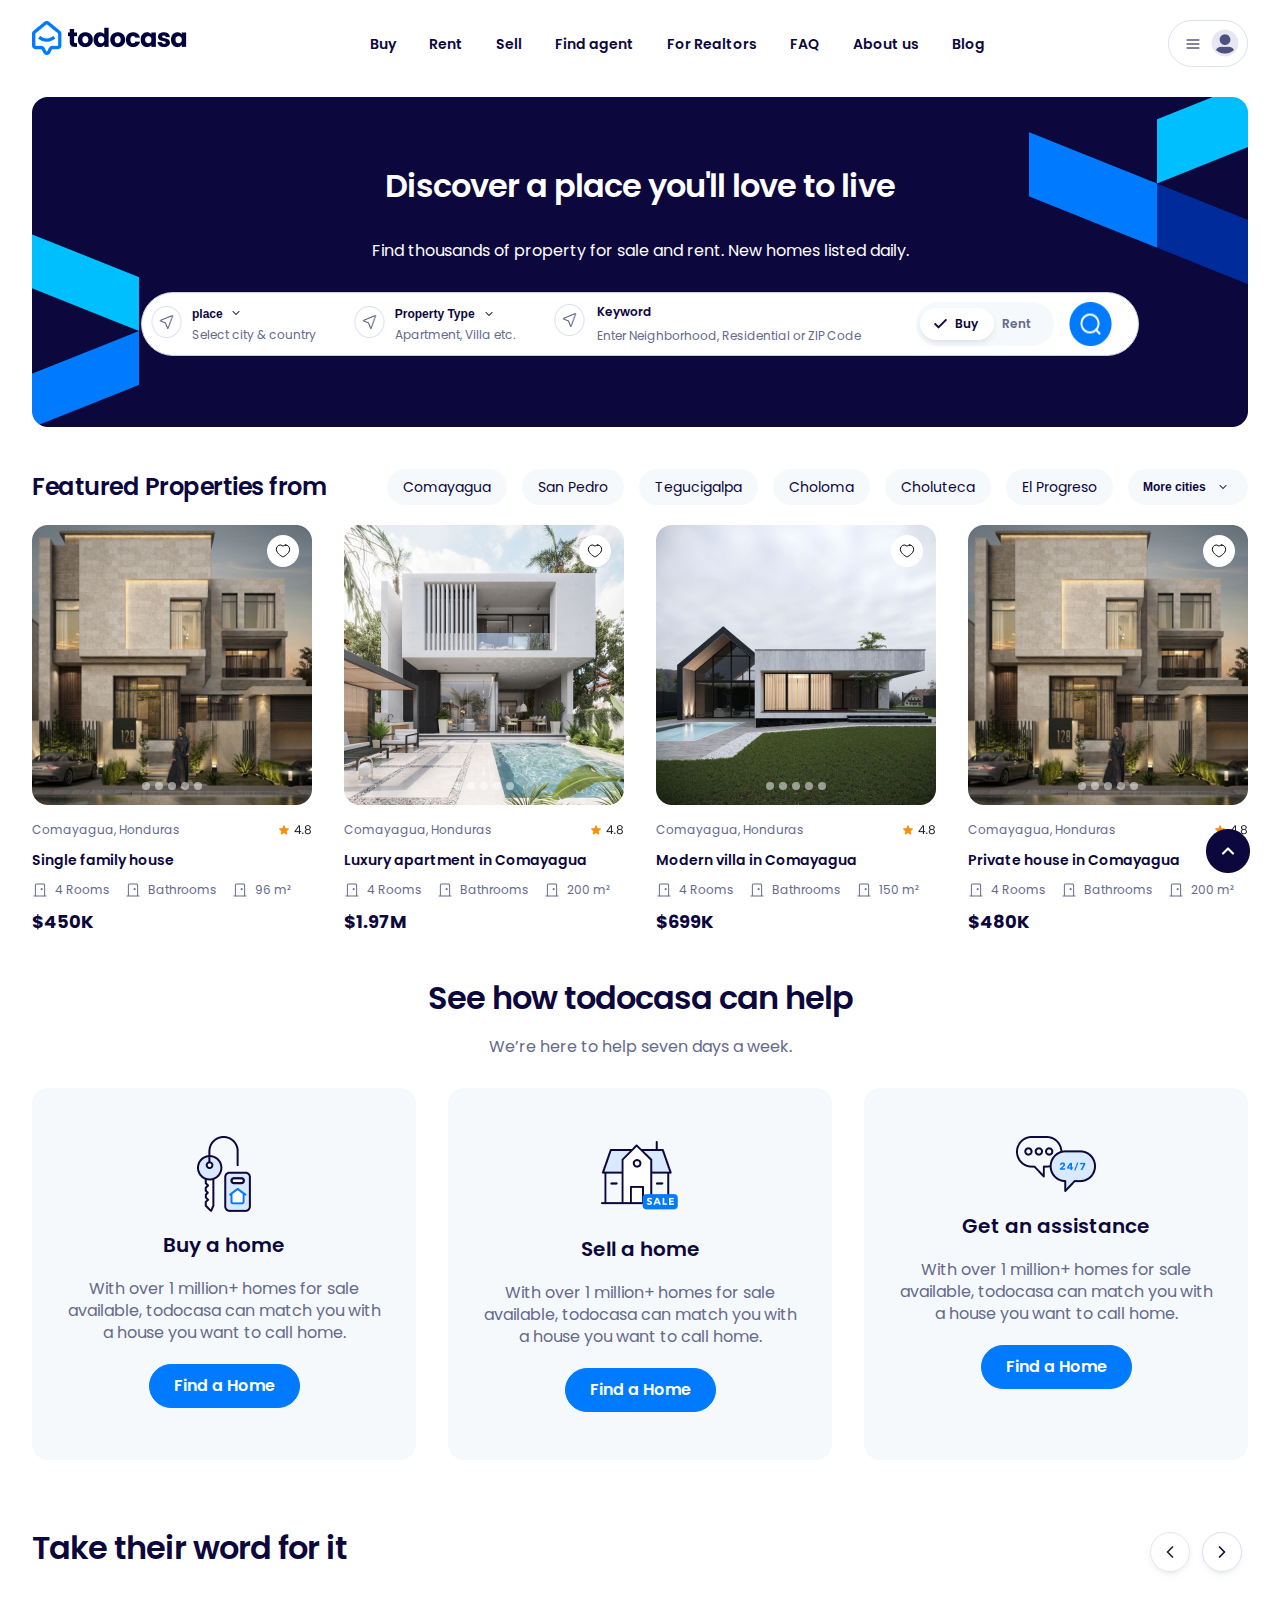
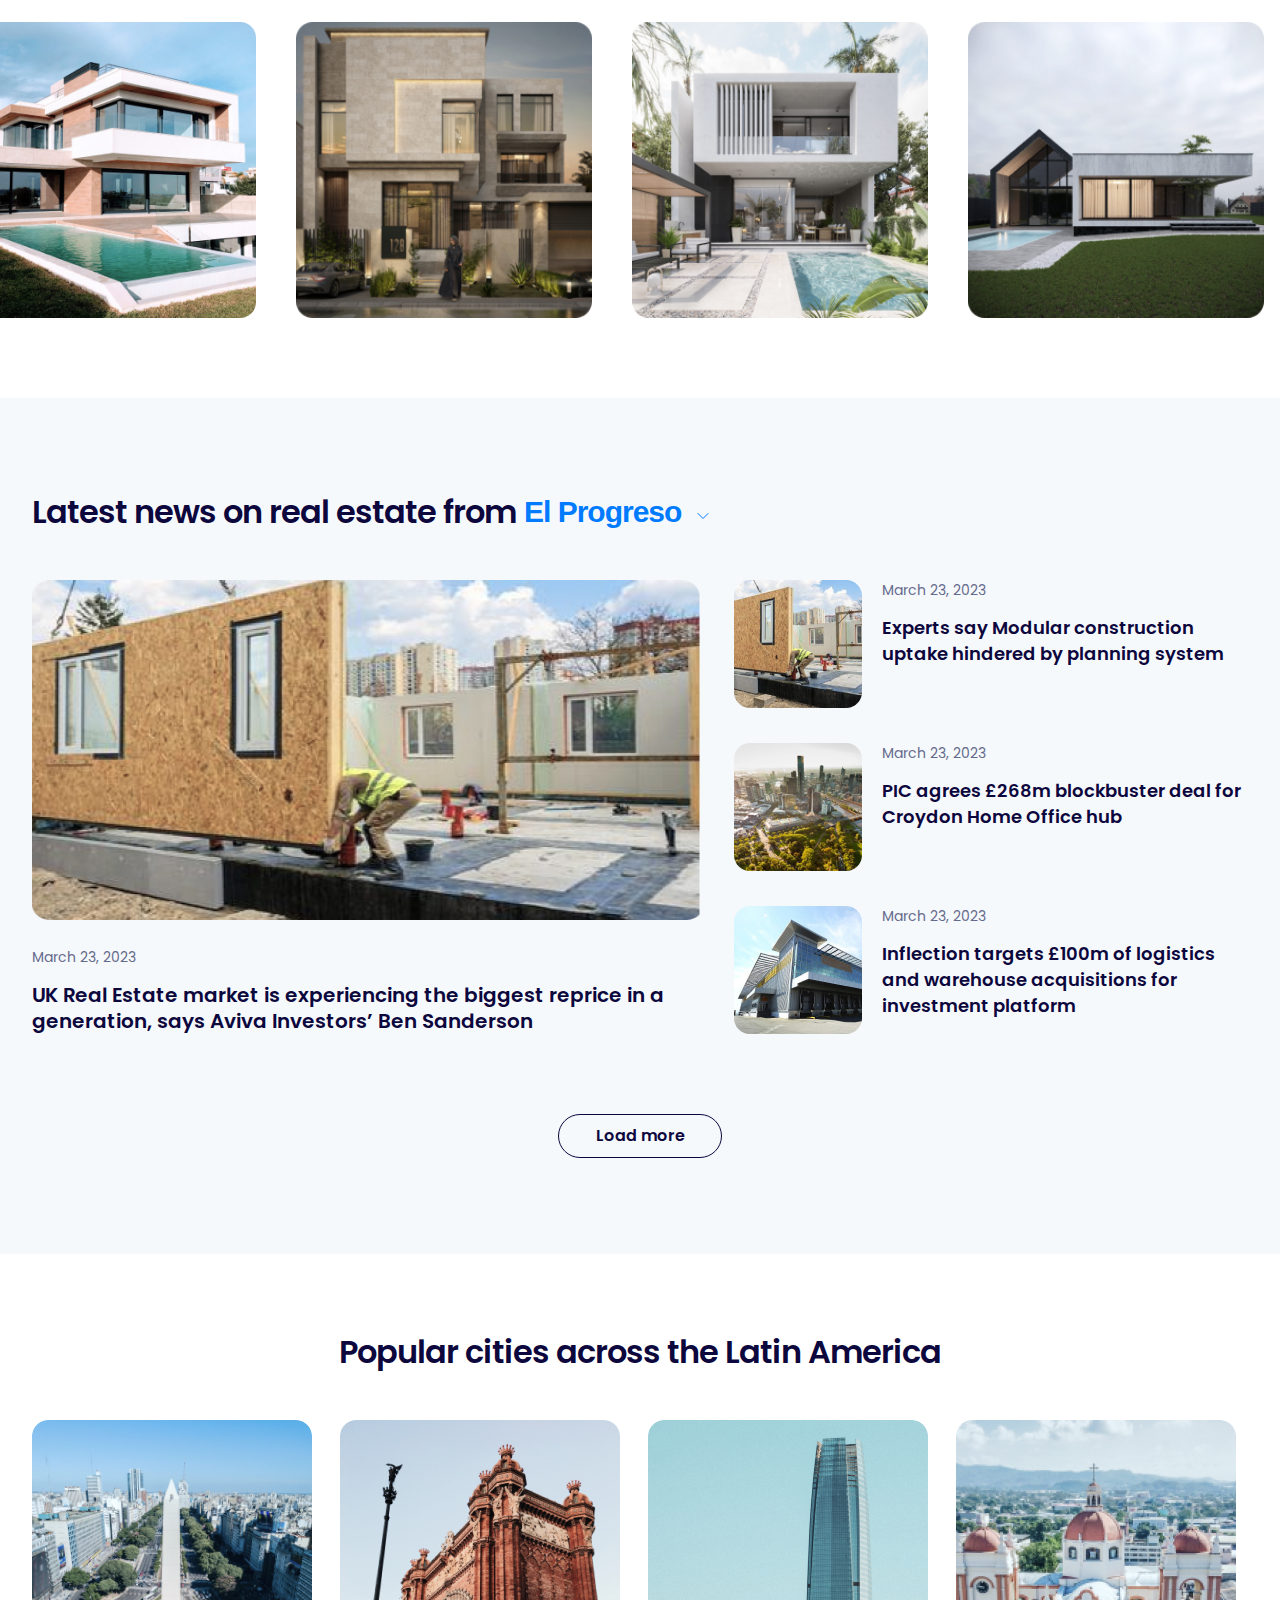
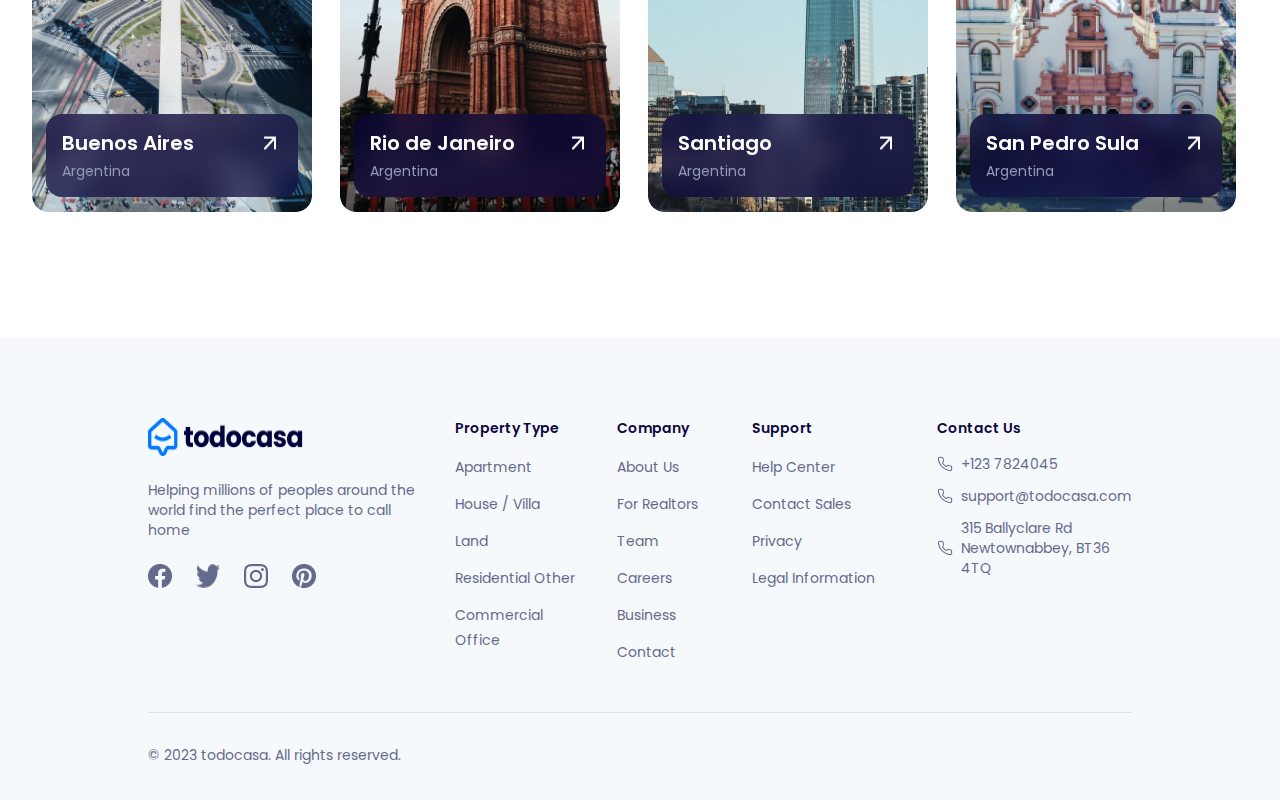
==== commit 303c1e9c: "cc" ====
--- a/index.html
+++ b/index.html
@@ -4,43 +4,110 @@
   <meta charset="UTF-8">
   <meta http-equiv="X-UA-Compatible" content="IE=edge">
   <meta name="viewport" content="width=device-width, initial-scale=1.0">
-  <link rel="stylesheet" 
-  href="https://use.fontawesome.com/releases/v5.15.4/css/all.css">
+  <link rel="stylesheet" href="https://cdnjs.cloudflare.com/ajax/libs/font-awesome/4.7.0/css/font-awesome.min.css">
+ 
   <link rel="stylesheet" href="css/project.css">
   <link rel="stylesheet" href="css/responsive.css">
   <title>new-project</title>
 </head>
+<style>
+     .header{
+      
+    
+            margin: 0 auto;
+            width:100%;
+            max-width: 1216px;
+            padding: 20px 0px 15px 0px;
+            background: white;
+            display: flex;
+            justify-content: space-between;
+            align-items: center;
+            z-index: 1000;
+        }
+     
+                  .header a{
+                    font-size: 26px;
+                    color: white;
+                    z-index: 999;
+                  }
+                  .navber a{
+                    font-size: 18px;
+                    margin-left: 20px;
+                  }
+                  .icons {
+                    position: absolute;
+                    display: flex;
+                    justify-content: space-between;
+                    gap:20px;
+        
+                    right: 5px;
+                  }
+                  .icons i{
+                    font-size: 20px;
+                    color:#0C073D;
+      
+                   right:10px;
+           
+                
+                  }
+#close-btn{
+  display: none;
+}
+    #check{
+      display: none;
+    }  
+    #check:checked~.icons #menu-bar{ 
+      display: none;
+     } 
+     #check:checked~.icons #close-btn{ 
+  
+      display: block;
+    
+     }    
+     .navber-sec a{
+      color: #0C073D;
+    font-size: 14px;
+    font-style: normal;
+    font-weight: 600;
+    line-height: 20px;
+    transition: all .3s ease-in-out;
+     }
+
+     .icons{
+      display: none;
+     }
+     .navber-sec{
+      display: flex;
+    gap: 33px;
+     }
+</style>
 <body>
-  <header class="header-section" id="top-button">
-    <div class="container">
-      <div class="main-header">
-        <div class="logo">
-          <a href="index.html">
-            <img src="img/Logo wrap.png" alt="">
-          </a>
-        </div>
-
-
-        <nav class="navber">
-              <ul class="menu-bar">
-                <li><a href="maps.html">Buy</a></li>
-                <li><a href="">Rent</a></li>
-                <li><a href="">Sell</a></li>
-                <li><a href="">Find agent</a></li>
-                <li><a href="">For Realtors</a></li>
-                <li><a href="">FAQ</a></li>
-                <li><a href="">About us</a></li>
-                <li><a href="">Blog</a></li>
-              </ul>
-        </nav>
-
-        <div class="site-bar">
-          <div class="bar-icon"><img src="img/bar-icon.svg" alt=""></div>
-          <div class="man-icon"><img src="img/man-icon.png" alt=""></div>
-        </div>
-      </div>
-    </div>
-  </header>
+  
+  <header class="header" id="top-button">
+    <a href="file:///C:/Users/shami/Downloads/template--header/template--header/git/maps.html"><img src="img/Logo wrap.png" alt=""></a>
+  <input type="checkbox" name="" id="check">
+    <label for="check" class="icons">
+      <i class="fa fa-bars" id="menu-bar"></i>
+      <i class="fa fa-close" id="close-btn"></i>
+    </label>
+
+      <nav class="navber-sec">
+        <a href="file:///C:/Users/shami/Downloads/template--header/template--header/git/maps.html">Buy</a>
+        <a href="">Rent</a>
+        <a href="">Sell</a>
+        <a href="">Find agent</a>
+        <a href="">For Realtors</a>
+        <a href="">FAQ</a>
+        <a href="">About us</a>
+        <a href="">Blog</a>
+      </div>
+      </nav>
+      <div class="site-bar">
+        <div class="bar-icon"><img src="img/bar-icon.svg" alt=""></div>
+        <div class="man-icon"><img src="img/man-icon.png" alt=""></div>
+      </div>
+</header> 
+
 
   <section class="banner-section">
 
@@ -533,7 +600,19 @@
 
           </div>
         </div>
-
+        <div class="take-box-itms">
+          <img src="img/featured1 (3).png" alt="" class="take-img1">
+          <div class="take-itms-overlay">
+            <img src="img/take-icon.png" alt="">
+            <h3>“todocasa made my home buying easier than I ever could have imagined”</h3>
+
+            <div class="take-itms-name">
+              <span>Chris & Anna</span>
+              <p>Bought a house in San Pedro</p>
+            </div>
+
+          </div>
+        </div>
         <div class="take-box-itms">
           <img src="img/take1.png" alt="" class="take-img1">
           <div class="take-itms-overlay take-box-itms-blue">
--- a/css/project.css
+++ b/css/project.css
@@ -64,7 +64,9 @@
 align-content: center;
 justify-content: center;
 }
-
+.logo{
+    z-index: 9999;
+}
 .banner-section{
     max-width: 1280px;
 min-height: 360px;
@@ -457,12 +459,12 @@
 .nav-button-box .right{
 
 position: absolute;
-left: 120px;
+left: 260px;
 }
 .nav-button-box .left{
 
     position: absolute;
-    right: 120px;
+    right: 260px;
     }
 
 
@@ -568,6 +570,7 @@
 .take-section{
    overflow: hidden;
    margin-top: 70px;
+   margin-bottom: 80px;
 }
 .take-box{
     display: flex;
@@ -1297,4 +1300,42 @@
     display: flex;
     left: 129px;
     gap: 5px;
-}+}
+
+
+
+.icons {
+    position: absolute;
+    display: flex;
+    justify-content: space-between;
+    gap:20px;
+display: none;
+    right: 5px;
+    z-index: 9999;
+  }
+  .icons i{
+    font-size: 20px;
+    color:#0C073D;
+
+   right:10px;
+
+
+  }
+#close-btn{
+display: none;
+}
+#check{
+display: none;
+}  
+#check:checked~.icons #menu-bar{ 
+display: none;
+} 
+#check:checked~.icons #close-btn{ 
+
+display: block;
+
+}   
+
+
+
+
--- a/css/responsive.css
+++ b/css/responsive.css
@@ -97,10 +97,99 @@
             gap: 50px;
         }
 }
-@media (max-width: 991px) {
-    .banner-section {
+@media (max-width:991px) {
+    .header .navber-sec a{
+        color: #fff;}
+    .icons{
+        display: block !important;
+       }
+       .header {
+    position: fixed;
+    top: 8%;
+    left: 50%;
+    transform: translate(-50%,-50%);
+    margin: 0 auto;
+    width: 100%;
+    max-width: 1216px;
+    padding: 20px 0px 15px 0px;
+    background: white;
+    display: flex;
+    justify-content: space-between;
+    align-items: center;
+    z-index: 1000;
+}
+    ul.menu-bar-responsive li a{
+        color: #0C073D;
+        font-size: 16px;
+        font-style: normal;
+        font-weight: 600;
+        line-height: 20px;
+        transition: all .3s ease-in-out;
+    }
+    #check:checked~   .navber-responsive ul.menu-bar-responsive{ 
+        background-color: aquamarine;
+        height: 424px;
+                }  
+    .navber-sec{
+        position: absolute;
+        top:100%;
+        left:0;
+        
+        width:100%;
+        height:0;
+        background-color: #0C073D;
+        padding: 0px 0px;
+        display: flex;
+        flex-direction: column;
+        justify-content: center;
+        overflow: hidden;
+    
+        gap:25px;
+        box-shadow: 0 .5rem 1rem rgba(0,0,0,.1);
+    transition:.3s ease-in-out;
+
+      }
+     
+      #check:checked~ .navber-sec{ 
+       height: 460px;
+
+       }  
+      .navber-sec a{
+        display: block;
+          text-align: center;
+      }
+      .site-bar {
+        display: none;
+    }
+    .navber{
+        display: none;
+    }
+    .header-section::before{
+        content: '';
+        position: absolute;
+        top:0;
+        left:0;
+        width:100%;
+        height:75px;
+        background-color: #0C073D;
+
+      }
+
+      .header::before{
+        content: '';
+        position: absolute;
+        top:0;
+        left:0;
+        width:100%;
+        height:100%;
+        background-color: white;
+        box-shadow: 5px 10px 47px rgba(128, 128, 128, 0.164)
+      }
+      .banner-section {
         max-width: 1280px;
-        min-height: 295px;}
+        min-height: 295px;
+        margin-top: 70px;
+    }
         .banner h1 {
             font-size: 28px;}
             .banner p {
@@ -188,7 +277,7 @@
     .main-header{
         display: flex;
         align-items: center;
-        justify-content: center;
+        justify-content: start;
         padding-top: 15px;
         flex-wrap: wrap;
         gap: 40px;
@@ -258,6 +347,11 @@
         min-height: 163px;
         margin-top: -61px;
     }
+    .banner-section {
+        max-width: 1280px;
+        min-height: 295px;
+        margin-top: 104px;
+    }
 }
 @media (max-width: 710px){
     .main-header{
@@ -312,7 +406,7 @@
 .banner-section {
     max-width: 550px;
     min-height: 350px;
-    margin: 0 auto;
+
     background-image: url(../img/responsive-sm-banner.png);
     background-repeat: no-repeat;
     background-size: contain;
@@ -388,7 +482,7 @@
         padding-left: 17px;
     }
     .banner-section {
-        margin-top: -38px;
+        margin-top: 48px;
     }
     .banner-section-map {
         
